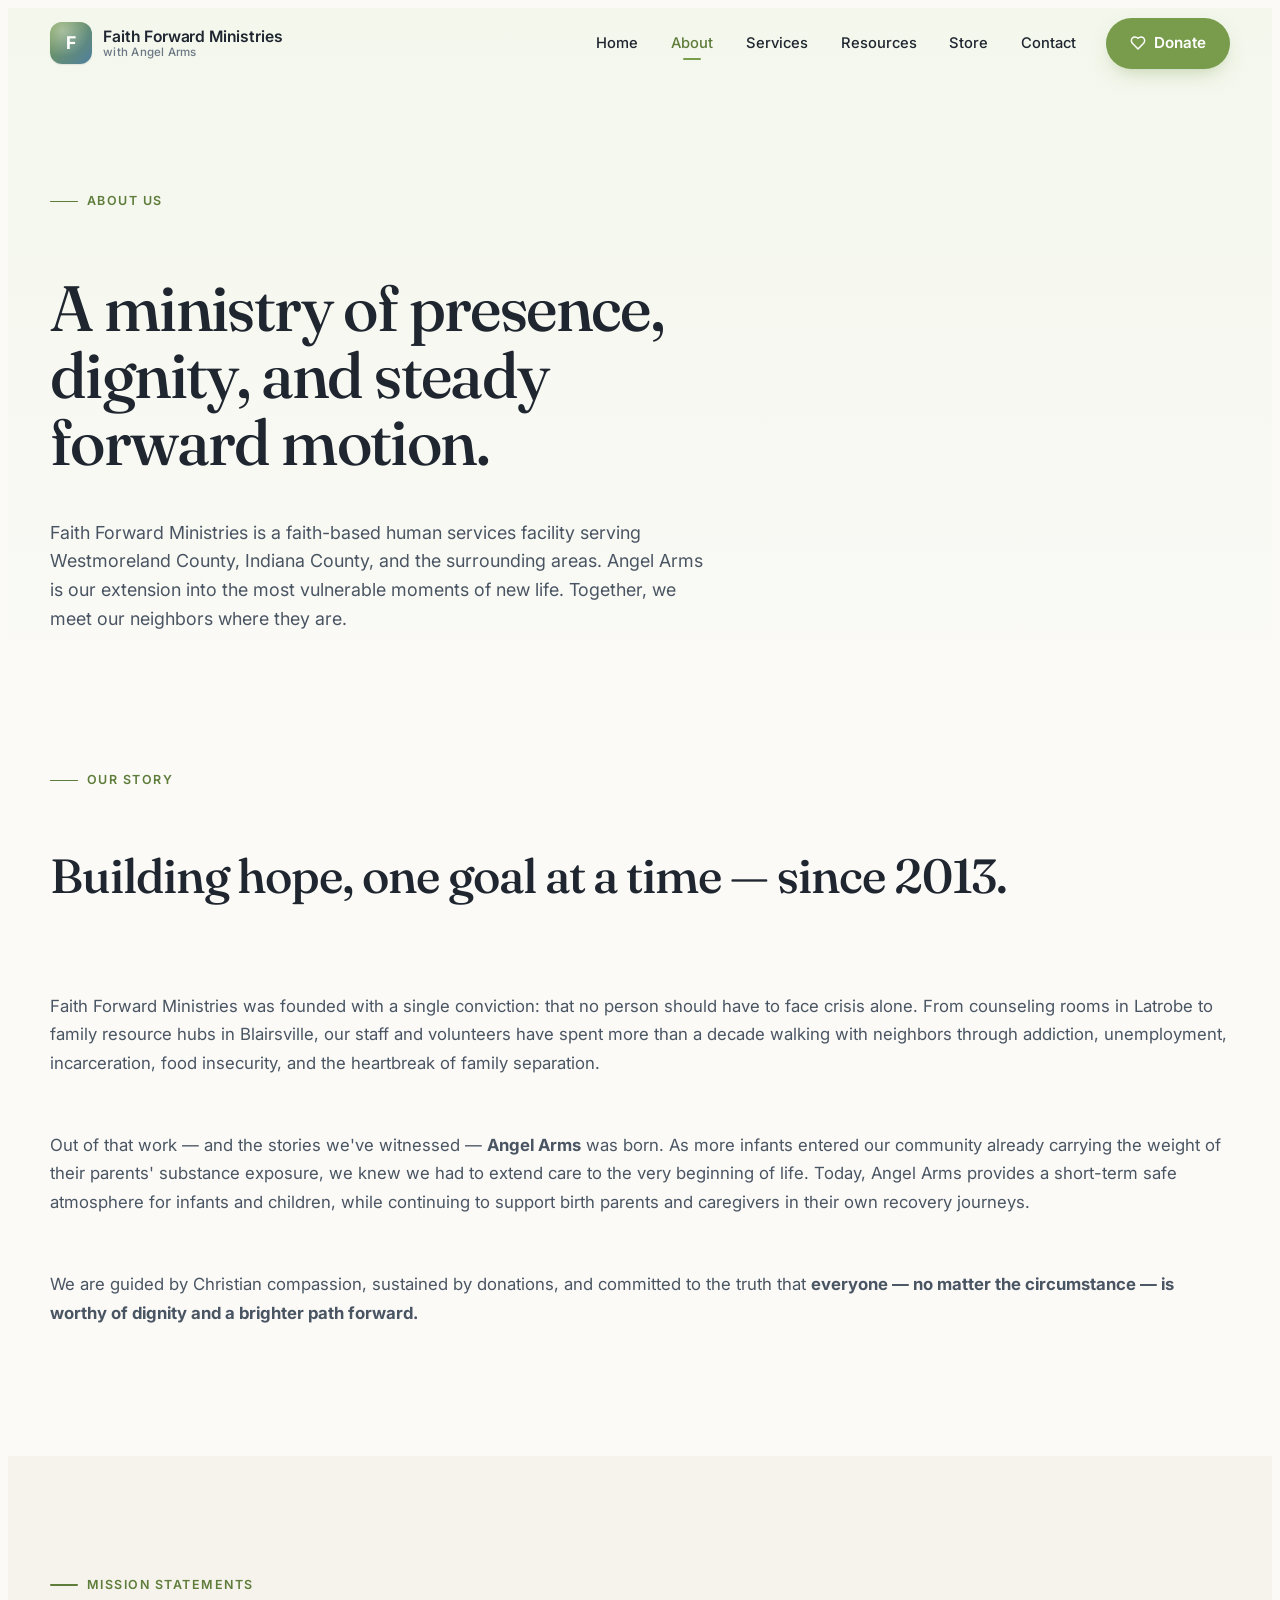
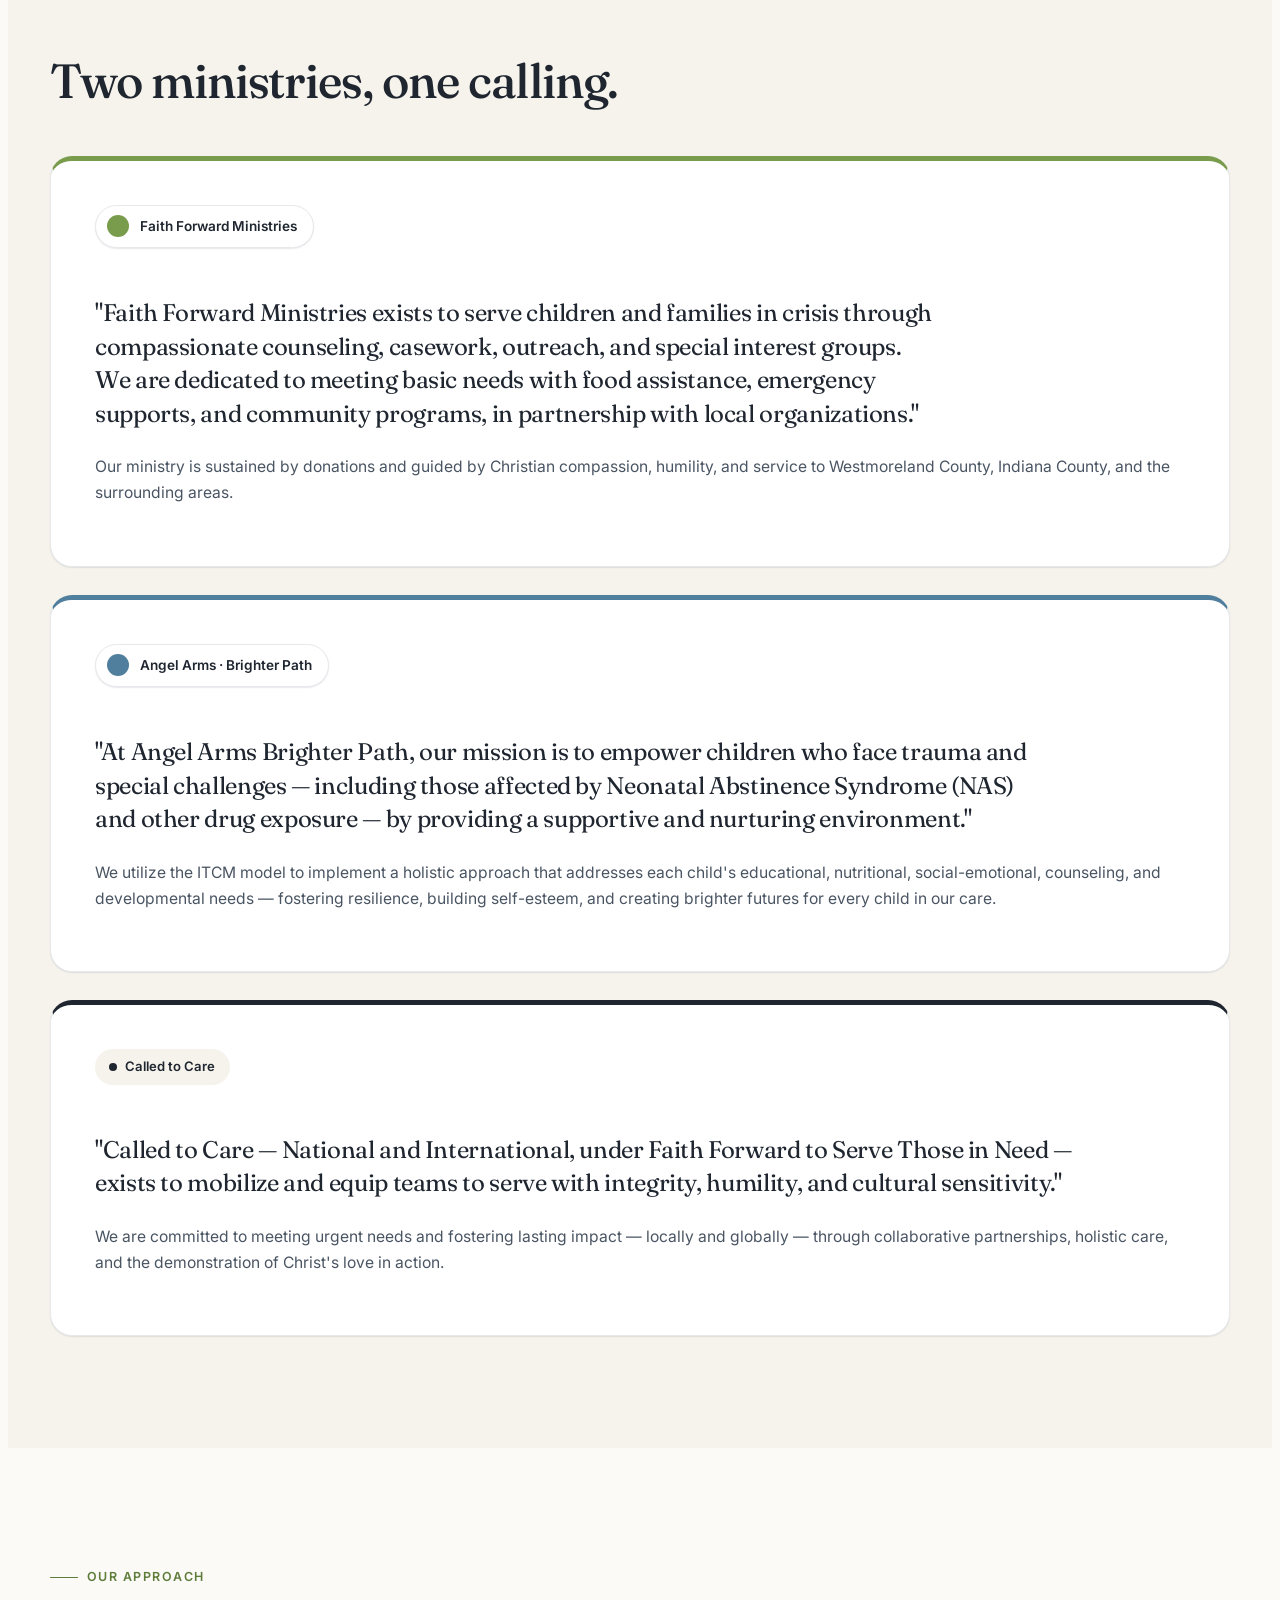
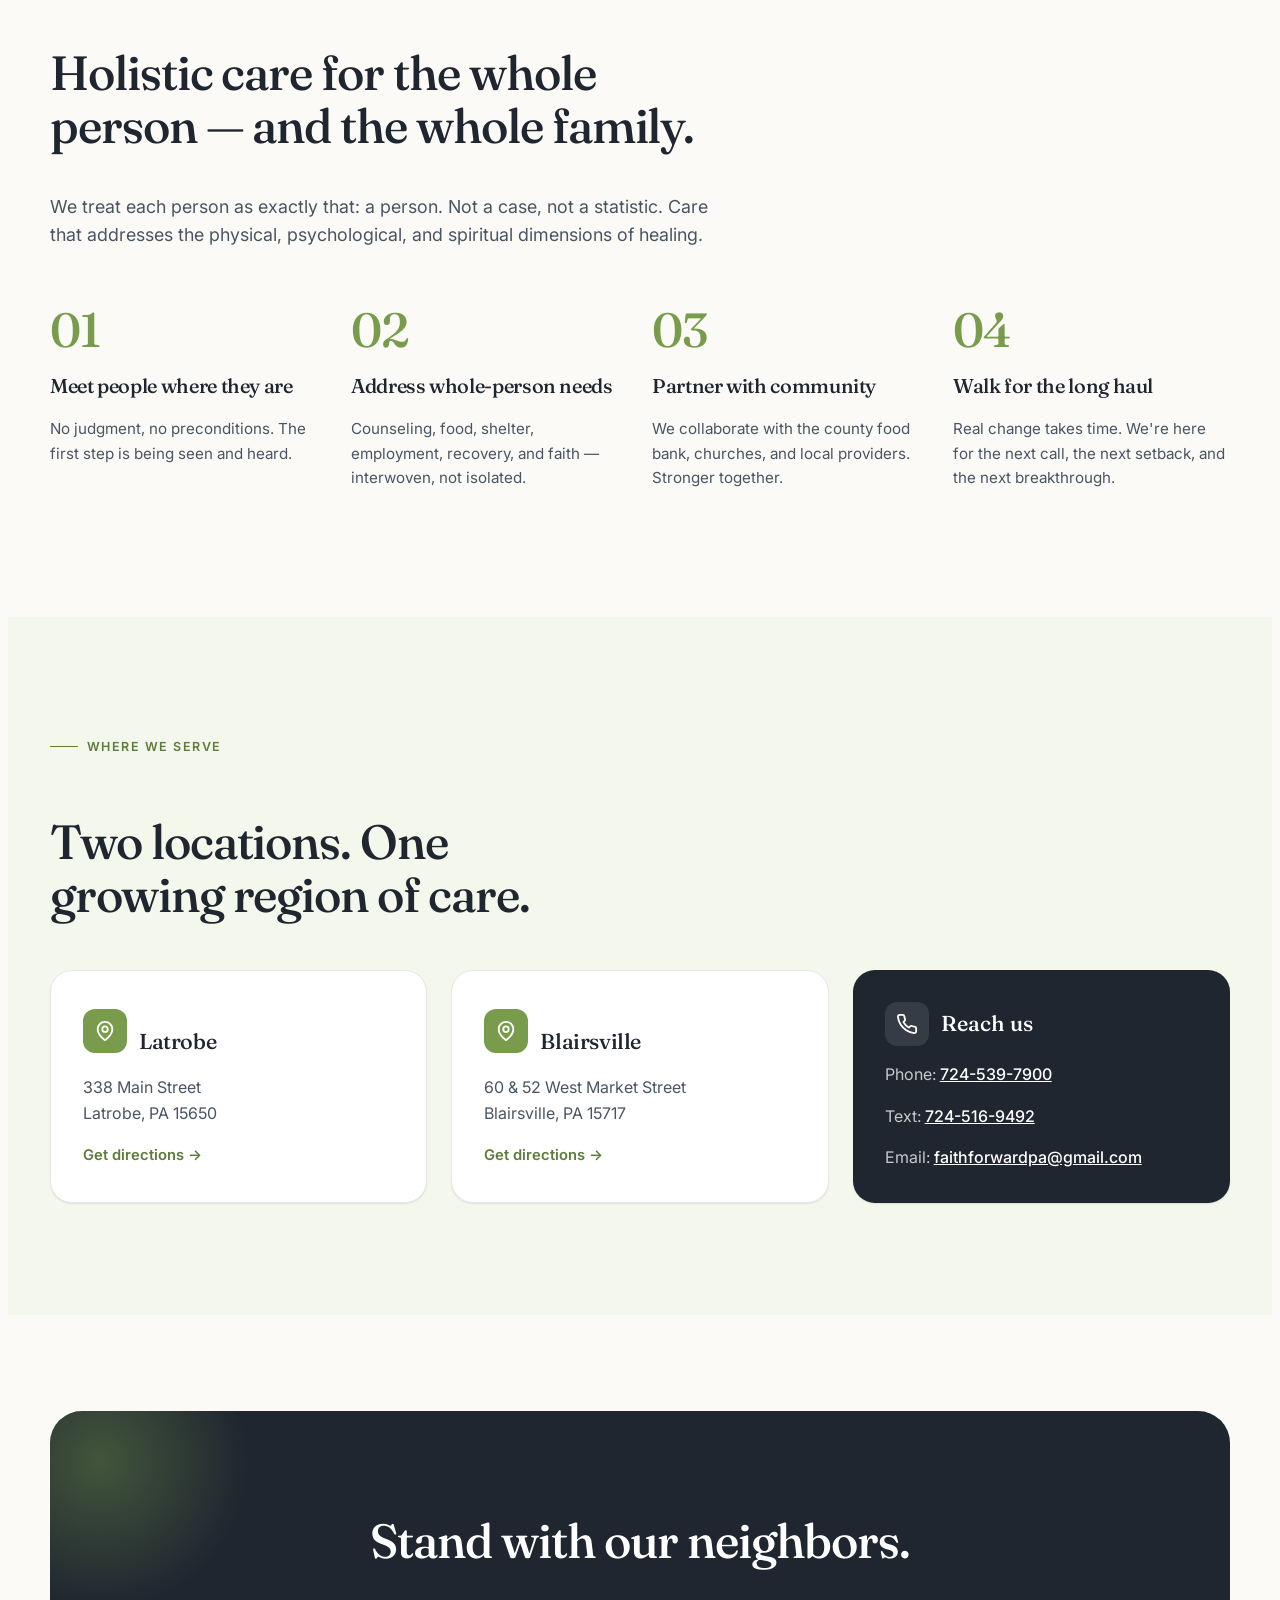
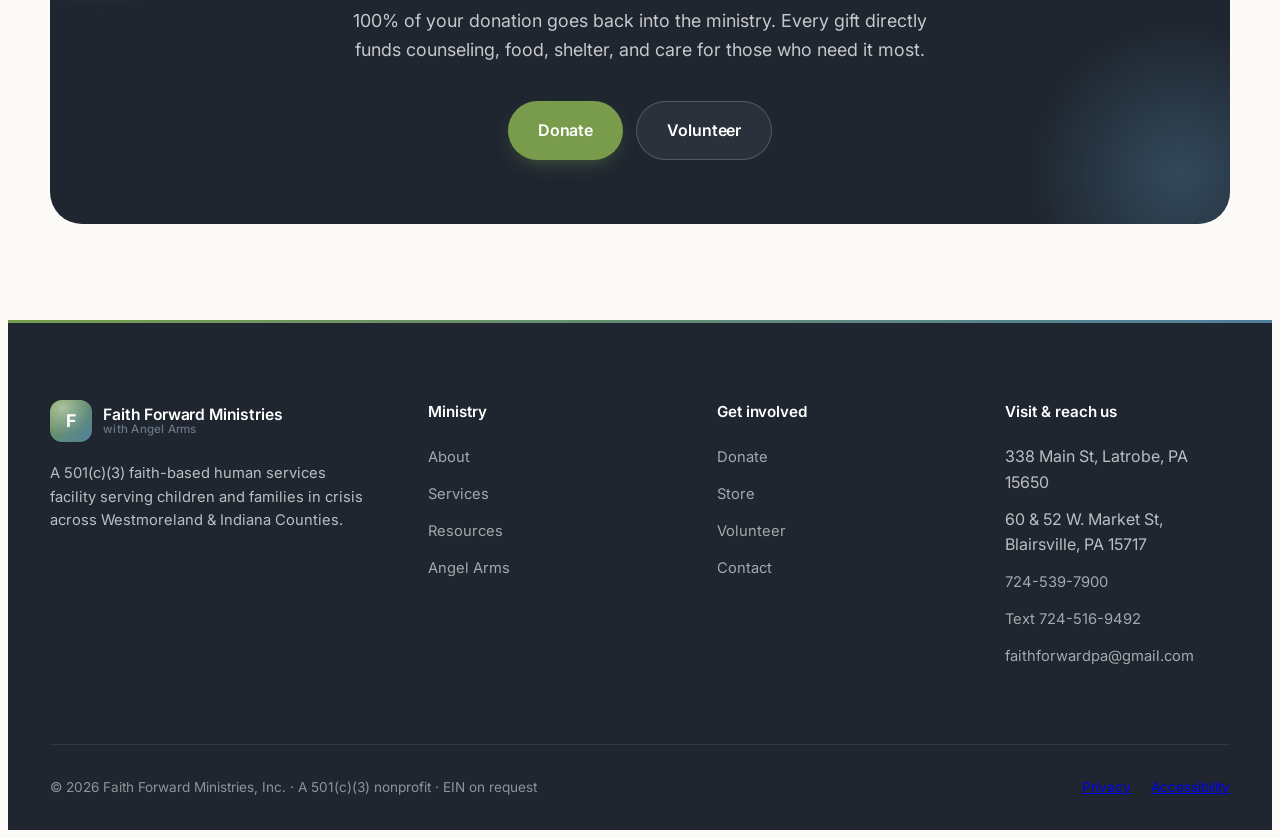
==== about.html @ 0360c8ef "Initial site for Faith Forward Ministries & Angel Arms 7-page static site with shared design system," ====
<!DOCTYPE html>
<html lang="en">
<head>
  <meta charset="UTF-8" />
  <meta name="viewport" content="width=device-width, initial-scale=1.0" />
  <title>About — Faith Forward Ministries &amp; Angel Arms</title>
  <meta name="description" content="Learn the story and mission of Faith Forward Ministries and Angel Arms — a faith-based nonprofit serving Westmoreland and Indiana Counties since 2013." />
  <meta name="theme-color" content="#789c4c" />

  <link rel="preconnect" href="https://fonts.googleapis.com" />
  <link rel="preconnect" href="https://fonts.gstatic.com" crossorigin />
  <link href="https://fonts.googleapis.com/css2?family=Fraunces:opsz,wght@9..144,400;9..144,500;9..144,600&family=Inter:wght@400;500;600;700&display=swap" rel="stylesheet" />

  <link rel="stylesheet" href="assets/css/styles.css" />
  <link rel="icon" type="image/svg+xml" href="data:image/svg+xml,%3Csvg xmlns='http://www.w3.org/2000/svg' viewBox='0 0 100 100'%3E%3Crect width='100' height='100' rx='22' fill='url(%23g)'/%3E%3Cdefs%3E%3ClinearGradient id='g' x1='0' y1='0' x2='100' y2='100'%3E%3Cstop stop-color='%23789c4c'/%3E%3Cstop offset='1' stop-color='%23507f9d'/%3E%3C/linearGradient%3E%3C/defs%3E%3Ctext x='50' y='66' text-anchor='middle' font-family='Georgia' font-size='52' font-weight='600' fill='white'%3EF%3C/text%3E%3C/svg%3E" />
</head>
<body>

  <nav class="site-nav" aria-label="Primary">
    <div class="container-tight site-nav__inner">
      <a href="index.html" class="site-nav__brand">
        <div class="site-nav__brand-mark" aria-hidden="true">F</div>
        <div class="site-nav__brand-text">
          <span class="site-nav__brand-name">Faith Forward Ministries</span>
          <span class="site-nav__brand-sub">with Angel Arms</span>
        </div>
      </a>
      <div class="site-nav__menu">
        <a class="site-nav__link" href="index.html">Home</a>
        <a class="site-nav__link active" href="about.html">About</a>
        <a class="site-nav__link" href="services.html">Services</a>
        <a class="site-nav__link" href="resources.html">Resources</a>
        <a class="site-nav__link" href="store.html">Store</a>
        <a class="site-nav__link" href="contact.html">Contact</a>
        <a class="btn btn--primary site-nav__cta" href="donate.html">
          <svg width="16" height="16" viewBox="0 0 24 24" fill="none" stroke="currentColor" stroke-width="2.2" stroke-linecap="round" stroke-linejoin="round"><path d="M19 14c1.49-1.46 3-3.21 3-5.5A5.5 5.5 0 0 0 16.5 3c-1.76 0-3 .5-4.5 2-1.5-1.5-2.74-2-4.5-2A5.5 5.5 0 0 0 2 8.5c0 2.29 1.51 4.04 3 5.5l7 7Z"/></svg>
          Donate
        </a>
      </div>
      <button class="site-nav__toggle" aria-label="Open menu" data-menu-open>
        <svg width="20" height="20" viewBox="0 0 24 24" fill="none" stroke="currentColor" stroke-width="2" stroke-linecap="round"><line x1="3" y1="6" x2="21" y2="6"/><line x1="3" y1="12" x2="21" y2="12"/><line x1="3" y1="18" x2="21" y2="18"/></svg>
      </button>
    </div>
  </nav>

  <div class="mobile-menu" aria-hidden="true">
    <button class="mobile-menu__close" aria-label="Close menu" data-menu-close>
      <svg width="20" height="20" viewBox="0 0 24 24" fill="none" stroke="currentColor" stroke-width="2" stroke-linecap="round"><line x1="18" y1="6" x2="6" y2="18"/><line x1="6" y1="6" x2="18" y2="18"/></svg>
    </button>
    <a class="mobile-menu__link" href="index.html">Home</a>
    <a class="mobile-menu__link" href="about.html">About</a>
    <a class="mobile-menu__link" href="services.html">Services</a>
    <a class="mobile-menu__link" href="resources.html">Resources</a>
    <a class="mobile-menu__link" href="store.html">Store</a>
    <a class="mobile-menu__link" href="contact.html">Contact</a>
    <a class="mobile-menu__link" href="donate.html" style="color: var(--ff-primary-dark);">Donate →</a>
  </div>

  <!-- ============ PAGE HEADER ============ -->
  <header class="page-header page-header--ff">
    <div class="container-tight">
      <div class="reveal" style="max-width: 760px;">
        <div class="eyebrow">About us</div>
        <h1 class="heading-1 text-balance">A ministry of presence, dignity, and steady forward motion.</h1>
        <p class="lede" style="margin-top: 1.5rem;">
          Faith Forward Ministries is a faith-based human services facility serving Westmoreland County, Indiana County, and the surrounding areas. Angel Arms is our extension into the most vulnerable moments of new life. Together, we meet our neighbors where they are.
        </p>
      </div>
    </div>
  </header>

  <!-- ============ STORY ============ -->
  <section class="section" style="padding-top: 2rem;">
    <div class="container-tight">
      <div style="display: grid; gap: 4rem; grid-template-columns: 1fr; align-items: start;">

        <div class="reveal" style="display: grid; gap: 3rem; grid-template-columns: 1fr; align-items: start;">
          <div style="display: grid; gap: 3rem;">

            <div style="display: grid; gap: 2rem; grid-template-columns: 1fr;">
              <div>
                <div class="eyebrow">Our story</div>
                <h2 class="heading-2 text-balance">Building hope, one goal at a time — since 2013.</h2>
              </div>
              <div style="display: grid; gap: 1.25rem;">
                <p style="color: var(--slate); font-size: 1.05rem; line-height: 1.7;">
                  Faith Forward Ministries was founded with a single conviction: that no person should have to face crisis alone. From counseling rooms in Latrobe to family resource hubs in Blairsville, our staff and volunteers have spent more than a decade walking with neighbors through addiction, unemployment, incarceration, food insecurity, and the heartbreak of family separation.
                </p>
                <p style="color: var(--slate); font-size: 1.05rem; line-height: 1.7;">
                  Out of that work — and the stories we've witnessed — <strong>Angel Arms</strong> was born. As more infants entered our community already carrying the weight of their parents' substance exposure, we knew we had to extend care to the very beginning of life. Today, Angel Arms provides a short-term safe atmosphere for infants and children, while continuing to support birth parents and caregivers in their own recovery journeys.
                </p>
                <p style="color: var(--slate); font-size: 1.05rem; line-height: 1.7;">
                  We are guided by Christian compassion, sustained by donations, and committed to the truth that <strong>everyone — no matter the circumstance — is worthy of dignity and a brighter path forward.</strong>
                </p>
              </div>
            </div>
          </div>
        </div>

      </div>
    </div>
  </section>

  <!-- ============ TWO MISSION STATEMENTS ============ -->
  <section class="section" style="background: var(--bg-warm);">
    <div class="container-tight">
      <div class="reveal" style="margin-bottom: 3rem; max-width: 720px;">
        <div class="eyebrow">Mission statements</div>
        <h2 class="heading-2 text-balance">Two ministries, one calling.</h2>
      </div>

      <div style="display: grid; gap: 1.75rem; grid-template-columns: 1fr;" class="reveal-stagger">

        <article class="card" style="padding: 2.75rem; border-top: 5px solid var(--ff-primary);">
          <div class="lockup" style="margin-bottom: 1.5rem;">
            <span class="lockup__dot lockup__dot--ff"></span>
            Faith Forward Ministries
          </div>
          <p class="quote" style="font-size: 1.5rem; line-height: 1.4;">
            "Faith Forward Ministries exists to serve children and families in crisis through compassionate counseling, casework, outreach, and special interest groups. We are dedicated to meeting basic needs with food assistance, emergency supports, and community programs, in partnership with local organizations."
          </p>
          <p style="margin-top: 1.5rem; color: var(--slate); font-size: 0.98rem; line-height: 1.65;">
            Our ministry is sustained by donations and guided by Christian compassion, humility, and service to Westmoreland County, Indiana County, and the surrounding areas.
          </p>
        </article>

        <article class="card" style="padding: 2.75rem; border-top: 5px solid var(--aa-primary);">
          <div class="lockup" style="margin-bottom: 1.5rem;">
            <span class="lockup__dot lockup__dot--aa"></span>
            Angel Arms · Brighter Path
          </div>
          <p class="quote" style="font-size: 1.5rem; line-height: 1.4;">
            "At Angel Arms Brighter Path, our mission is to empower children who face trauma and special challenges — including those affected by Neonatal Abstinence Syndrome (NAS) and other drug exposure — by providing a supportive and nurturing environment."
          </p>
          <p style="margin-top: 1.5rem; color: var(--slate); font-size: 0.98rem; line-height: 1.65;">
            We utilize the ITCM model to implement a holistic approach that addresses each child's educational, nutritional, social-emotional, counseling, and developmental needs — fostering resilience, building self-esteem, and creating brighter futures for every child in our care.
          </p>
        </article>

        <article class="card" style="padding: 2.75rem; border-top: 5px solid var(--charcoal);">
          <div style="display: inline-flex; align-items: center; gap: 0.5rem; padding: 0.45rem 0.9rem; background: var(--bg-warm); border-radius: 999px; font-size: 0.82rem; font-weight: 600; color: var(--charcoal); margin-bottom: 1.5rem;">
            <span style="width: 8px; height: 8px; border-radius: 50%; background: var(--charcoal);"></span>
            Called to Care
          </div>
          <p class="quote" style="font-size: 1.5rem; line-height: 1.4;">
            "Called to Care — National and International, under Faith Forward to Serve Those in Need — exists to mobilize and equip teams to serve with integrity, humility, and cultural sensitivity."
          </p>
          <p style="margin-top: 1.5rem; color: var(--slate); font-size: 0.98rem; line-height: 1.65;">
            We are committed to meeting urgent needs and fostering lasting impact — locally and globally — through collaborative partnerships, holistic care, and the demonstration of Christ's love in action.
          </p>
        </article>

      </div>
    </div>
  </section>

  <!-- ============ APPROACH ============ -->
  <section class="section">
    <div class="container-tight">
      <div class="reveal" style="max-width: 720px; margin-bottom: 3.5rem;">
        <div class="eyebrow">Our approach</div>
        <h2 class="heading-2 text-balance">Holistic care for the whole person — and the whole family.</h2>
        <p class="lede" style="margin-top: 1.25rem;">
          We treat each person as exactly that: a person. Not a case, not a statistic. Care that addresses the physical, psychological, and spiritual dimensions of healing.
        </p>
      </div>

      <div style="display: grid; gap: 1.5rem; grid-template-columns: repeat(auto-fit, minmax(240px, 1fr));" class="reveal-stagger">
        <div>
          <div style="font-family: 'Fraunces', serif; font-size: 3rem; font-weight: 500; color: var(--ff-primary); letter-spacing: -0.03em; line-height: 1;">01</div>
          <h3 style="font-family: 'Fraunces', serif; font-size: 1.25rem; margin-top: 1rem; margin-bottom: 0.5rem; font-weight: 500; letter-spacing: -0.018em;">Meet people where they are</h3>
          <p style="color: var(--slate); font-size: 0.95rem; line-height: 1.6;">No judgment, no preconditions. The first step is being seen and heard.</p>
        </div>
        <div>
          <div style="font-family: 'Fraunces', serif; font-size: 3rem; font-weight: 500; color: var(--ff-primary); letter-spacing: -0.03em; line-height: 1;">02</div>
          <h3 style="font-family: 'Fraunces', serif; font-size: 1.25rem; margin-top: 1rem; margin-bottom: 0.5rem; font-weight: 500; letter-spacing: -0.018em;">Address whole-person needs</h3>
          <p style="color: var(--slate); font-size: 0.95rem; line-height: 1.6;">Counseling, food, shelter, employment, recovery, and faith — interwoven, not isolated.</p>
        </div>
        <div>
          <div style="font-family: 'Fraunces', serif; font-size: 3rem; font-weight: 500; color: var(--ff-primary); letter-spacing: -0.03em; line-height: 1;">03</div>
          <h3 style="font-family: 'Fraunces', serif; font-size: 1.25rem; margin-top: 1rem; margin-bottom: 0.5rem; font-weight: 500; letter-spacing: -0.018em;">Partner with community</h3>
          <p style="color: var(--slate); font-size: 0.95rem; line-height: 1.6;">We collaborate with the county food bank, churches, and local providers. Stronger together.</p>
        </div>
        <div>
          <div style="font-family: 'Fraunces', serif; font-size: 3rem; font-weight: 500; color: var(--ff-primary); letter-spacing: -0.03em; line-height: 1;">04</div>
          <h3 style="font-family: 'Fraunces', serif; font-size: 1.25rem; margin-top: 1rem; margin-bottom: 0.5rem; font-weight: 500; letter-spacing: -0.018em;">Walk for the long haul</h3>
          <p style="color: var(--slate); font-size: 0.95rem; line-height: 1.6;">Real change takes time. We're here for the next call, the next setback, and the next breakthrough.</p>
        </div>
      </div>
    </div>
  </section>

  <!-- ============ LOCATIONS ============ -->
  <section class="section" style="background: var(--ff-primary-tint);">
    <div class="container-tight">
      <div class="reveal" style="margin-bottom: 3rem; max-width: 620px;">
        <div class="eyebrow">Where we serve</div>
        <h2 class="heading-2 text-balance">Two locations. One growing region of care.</h2>
      </div>

      <div style="display: grid; gap: 1.5rem; grid-template-columns: repeat(auto-fit, minmax(280px, 1fr));" class="reveal-stagger">

        <article class="card" style="padding: 2rem;">
          <div style="display: flex; align-items: center; gap: 0.75rem; margin-bottom: 1rem;">
            <div style="width: 44px; height: 44px; border-radius: 12px; background: var(--ff-primary); color: white; display: grid; place-items: center;">
              <svg width="22" height="22" viewBox="0 0 24 24" fill="none" stroke="currentColor" stroke-width="2" stroke-linecap="round" stroke-linejoin="round"><path d="M20 10c0 6-8 12-8 12s-8-6-8-12a8 8 0 0 1 16 0Z"/><circle cx="12" cy="10" r="3"/></svg>
            </div>
            <h3 class="card__title" style="margin-bottom: 0;">Latrobe</h3>
          </div>
          <p style="color: var(--slate); margin-bottom: 1rem;">338 Main Street<br />Latrobe, PA 15650</p>
          <a href="contact.html" style="color: var(--ff-primary-dark); font-weight: 600; font-size: 0.92rem; text-decoration: none;">Get directions →</a>
        </article>

        <article class="card" style="padding: 2rem;">
          <div style="display: flex; align-items: center; gap: 0.75rem; margin-bottom: 1rem;">
            <div style="width: 44px; height: 44px; border-radius: 12px; background: var(--ff-primary); color: white; display: grid; place-items: center;">
              <svg width="22" height="22" viewBox="0 0 24 24" fill="none" stroke="currentColor" stroke-width="2" stroke-linecap="round" stroke-linejoin="round"><path d="M20 10c0 6-8 12-8 12s-8-6-8-12a8 8 0 0 1 16 0Z"/><circle cx="12" cy="10" r="3"/></svg>
            </div>
            <h3 class="card__title" style="margin-bottom: 0;">Blairsville</h3>
          </div>
          <p style="color: var(--slate); margin-bottom: 1rem;">60 &amp; 52 West Market Street<br />Blairsville, PA 15717</p>
          <a href="contact.html" style="color: var(--ff-primary-dark); font-weight: 600; font-size: 0.92rem; text-decoration: none;">Get directions →</a>
        </article>

        <article class="card" style="padding: 2rem; background: var(--charcoal); color: white; border: none;">
          <div style="display: flex; align-items: center; gap: 0.75rem; margin-bottom: 1rem;">
            <div style="width: 44px; height: 44px; border-radius: 12px; background: rgba(255,255,255,0.1); color: white; display: grid; place-items: center;">
              <svg width="22" height="22" viewBox="0 0 24 24" fill="none" stroke="currentColor" stroke-width="2" stroke-linecap="round" stroke-linejoin="round"><path d="M22 16.92v3a2 2 0 0 1-2.18 2 19.79 19.79 0 0 1-8.63-3.07 19.5 19.5 0 0 1-6-6 19.79 19.79 0 0 1-3.07-8.67A2 2 0 0 1 4.11 2h3a2 2 0 0 1 2 1.72c.13.96.37 1.9.72 2.81a2 2 0 0 1-.45 2.11L8.09 9.91a16 16 0 0 0 6 6l1.27-1.27a2 2 0 0 1 2.11-.45c.91.35 1.85.59 2.81.72A2 2 0 0 1 22 16.92Z"/></svg>
            </div>
            <h3 style="font-family: 'Fraunces', serif; font-size: 1.35rem; margin: 0; font-weight: 500; color: white;">Reach us</h3>
          </div>
          <p style="color: rgba(255,255,255,0.75); margin-bottom: 0.75rem;">Phone: <a href="tel:7245397900" style="color: white; font-weight: 500;">724-539-7900</a></p>
          <p style="color: rgba(255,255,255,0.75); margin-bottom: 0.75rem;">Text: <a href="sms:7245169492" style="color: white; font-weight: 500;">724-516-9492</a></p>
          <p style="color: rgba(255,255,255,0.75); margin-bottom: 0;">Email: <a href="mailto:faithforwardpa@gmail.com" style="color: white; font-weight: 500;">faithforwardpa@gmail.com</a></p>
        </article>

      </div>
    </div>
  </section>

  <!-- ============ CTA ============ -->
  <section class="section" style="padding-block: 6rem;">
    <div class="container-tight">
      <div class="reveal" style="background: var(--charcoal); color: white; border-radius: var(--radius-xl); padding: 4rem 2.5rem; text-align: center; position: relative; overflow: hidden;">
        <div style="position: absolute; top: -100px; left: -100px; width: 300px; height: 300px; border-radius: 50%; background: radial-gradient(circle, rgba(120,156,76,0.4), transparent 70%); pointer-events: none;"></div>
        <div style="position: absolute; bottom: -100px; right: -100px; width: 300px; height: 300px; border-radius: 50%; background: radial-gradient(circle, rgba(80,127,157,0.4), transparent 70%); pointer-events: none;"></div>
        <div style="position: relative; z-index: 2; max-width: 640px; margin: 0 auto;">
          <h2 class="heading-2" style="color: white;">Stand with our neighbors.</h2>
          <p class="lede" style="color: rgba(255,255,255,0.75); margin: 1.25rem auto 0; max-width: 56ch;">
            100% of your donation goes back into the ministry. Every gift directly funds counseling, food, shelter, and care for those who need it most.
          </p>
          <div style="display: flex; gap: 0.85rem; justify-content: center; flex-wrap: wrap; margin-top: 2.25rem;">
            <a class="btn btn--primary btn--lg" href="donate.html">Donate</a>
            <a class="btn btn--ghost btn--lg" style="background: rgba(255,255,255,0.05); color: white; border-color: rgba(255,255,255,0.2);" href="contact.html">Volunteer</a>
          </div>
        </div>
      </div>
    </div>
  </section>

  <!-- ============ FOOTER ============ -->
  <footer class="site-footer">
    <div class="container-tight">
      <div class="site-footer__grid">
        <div>
          <a href="index.html" class="site-nav__brand" style="color: white;">
            <div class="site-nav__brand-mark" aria-hidden="true">F</div>
            <div class="site-nav__brand-text">
              <span class="site-nav__brand-name" style="color: white;">Faith Forward Ministries</span>
              <span class="site-nav__brand-sub">with Angel Arms</span>
            </div>
          </a>
          <p style="margin-top: 1.25rem; font-size: 0.92rem; line-height: 1.6; max-width: 36ch;">
            A 501(c)(3) faith-based human services facility serving children and families in crisis across Westmoreland &amp; Indiana Counties.
          </p>
        </div>
        <div>
          <div class="site-footer__title">Ministry</div>
          <ul class="site-footer__list">
            <li><a href="about.html">About</a></li>
            <li><a href="services.html">Services</a></li>
            <li><a href="resources.html">Resources</a></li>
            <li><a href="services.html#angel-arms">Angel Arms</a></li>
          </ul>
        </div>
        <div>
          <div class="site-footer__title">Get involved</div>
          <ul class="site-footer__list">
            <li><a href="donate.html">Donate</a></li>
            <li><a href="store.html">Store</a></li>
            <li><a href="contact.html">Volunteer</a></li>
            <li><a href="contact.html">Contact</a></li>
          </ul>
        </div>
        <div>
          <div class="site-footer__title">Visit &amp; reach us</div>
          <ul class="site-footer__list">
            <li>338 Main St, Latrobe, PA 15650</li>
            <li>60 &amp; 52 W. Market St, Blairsville, PA 15717</li>
            <li><a href="tel:7245397900">724-539-7900</a></li>
            <li><a href="sms:7245169492">Text 724-516-9492</a></li>
            <li><a href="mailto:faithforwardpa@gmail.com">faithforwardpa@gmail.com</a></li>
          </ul>
        </div>
      </div>
      <div class="site-footer__bottom">
        <div>© <span data-year>2026</span> Faith Forward Ministries, Inc. · A 501(c)(3) nonprofit · EIN on request</div>
        <div style="display: flex; gap: 1.25rem;">
          <a href="#">Privacy</a>
          <a href="#">Accessibility</a>
        </div>
      </div>
    </div>
  </footer>

  <script src="assets/js/main.js"></script>
</body>
</html>
---- assets/css/styles.css ----
/* =========================================================
   Faith Forward Ministries + Angel Arms — Design System
   ========================================================= */

:root {
  /* Brand — Faith Forward */
  --ff-primary: #789c4c;
  --ff-primary-dark: #5e7c3a;
  --ff-primary-light: #a5c178;
  --ff-primary-tint: #f3f7ec;

  /* Brand — Angel Arms */
  --aa-primary: #507f9d;
  --aa-primary-dark: #32647d;
  --aa-primary-light: #87b3cf;
  --aa-primary-tint: #eef5fa;

  /* Neutrals */
  --charcoal: #1f2630;
  --charcoal-soft: #2c3540;
  --slate: #4a5563;
  --slate-soft: #6b7785;
  --line: #e6e8eb;
  --bg: #fbfaf7;
  --bg-warm: #f6f3ec;
  --white: #ffffff;

  /* System */
  --radius-sm: 8px;
  --radius: 14px;
  --radius-lg: 22px;
  --radius-xl: 32px;
  --shadow-sm: 0 1px 2px rgba(20, 30, 45, 0.06), 0 1px 1px rgba(20, 30, 45, 0.04);
  --shadow: 0 12px 30px -12px rgba(20, 30, 45, 0.18), 0 4px 10px -4px rgba(20, 30, 45, 0.08);
  --shadow-lg: 0 30px 60px -20px rgba(20, 30, 45, 0.25), 0 10px 20px -10px rgba(20, 30, 45, 0.1);
  --ease: cubic-bezier(0.22, 1, 0.36, 1);
}

/* ---- Base ---- */
* {
  -webkit-font-smoothing: antialiased;
  -moz-osx-font-smoothing: grayscale;
}

html {
  scroll-behavior: smooth;
}

body {
  font-family: 'Inter', system-ui, -apple-system, sans-serif;
  color: var(--charcoal);
  background: var(--bg);
  line-height: 1.6;
  overflow-x: hidden;
}

.font-display {
  font-family: 'Fraunces', Georgia, serif;
  font-optical-sizing: auto;
  font-variation-settings: "SOFT" 50, "WONK" 0;
  letter-spacing: -0.02em;
}

/* ---- Layout helpers ---- */
.container-tight {
  max-width: 1180px;
  margin-inline: auto;
  padding-inline: 1.5rem;
}

@media (min-width: 768px) {
  .container-tight { padding-inline: 2.5rem; }
}

/* ---- Navigation ---- */
.site-nav {
  position: fixed;
  top: 0;
  left: 0;
  right: 0;
  z-index: 50;
  transition: all 0.3s var(--ease);
  background: rgba(251, 250, 247, 0.0);
  backdrop-filter: blur(0px);
}

.site-nav.scrolled {
  background: rgba(251, 250, 247, 0.85);
  backdrop-filter: saturate(180%) blur(20px);
  box-shadow: 0 1px 0 rgba(20, 30, 45, 0.05);
}

.site-nav__inner {
  display: flex;
  align-items: center;
  justify-content: space-between;
  padding-block: 1.1rem;
}

.site-nav__brand {
  display: flex;
  align-items: center;
  gap: 0.7rem;
  text-decoration: none;
  color: var(--charcoal);
  font-weight: 600;
  letter-spacing: -0.01em;
}

.site-nav__brand-mark {
  width: 42px;
  height: 42px;
  border-radius: 12px;
  background: linear-gradient(135deg, var(--ff-primary) 0%, var(--aa-primary) 100%);
  display: grid;
  place-items: center;
  color: white;
  font-weight: 700;
  font-size: 1.1rem;
  box-shadow: var(--shadow-sm);
  position: relative;
  overflow: hidden;
}

.site-nav__brand-mark::after {
  content: "";
  position: absolute;
  inset: 0;
  background: radial-gradient(circle at 30% 20%, rgba(255,255,255,0.4), transparent 60%);
}

.site-nav__brand-text {
  display: flex;
  flex-direction: column;
  line-height: 1.1;
}

.site-nav__brand-name {
  font-size: 0.98rem;
  font-weight: 600;
}

.site-nav__brand-sub {
  font-size: 0.72rem;
  color: var(--slate-soft);
  font-weight: 500;
  letter-spacing: 0.02em;
}

.site-nav__menu {
  display: none;
  align-items: center;
  gap: 0.25rem;
}

@media (min-width: 1024px) {
  .site-nav__menu { display: flex; }
}

.site-nav__link {
  color: var(--charcoal);
  text-decoration: none;
  font-size: 0.92rem;
  font-weight: 500;
  padding: 0.55rem 0.9rem;
  border-radius: 8px;
  transition: all 0.2s var(--ease);
  position: relative;
}

.site-nav__link:hover {
  background: rgba(120, 156, 76, 0.08);
  color: var(--ff-primary-dark);
}

.site-nav__link.active {
  color: var(--ff-primary-dark);
}

.site-nav__link.active::after {
  content: "";
  position: absolute;
  bottom: 4px;
  left: 50%;
  transform: translateX(-50%);
  width: 18px;
  height: 2px;
  border-radius: 2px;
  background: var(--ff-primary);
}

.site-nav__cta {
  margin-left: 0.75rem;
}

.site-nav__toggle {
  display: grid;
  place-items: center;
  width: 42px;
  height: 42px;
  border-radius: 10px;
  background: var(--white);
  border: 1px solid var(--line);
  cursor: pointer;
}

@media (min-width: 1024px) {
  .site-nav__toggle { display: none; }
}

/* Mobile menu */
.mobile-menu {
  position: fixed;
  inset: 0;
  background: var(--bg);
  z-index: 60;
  padding: 5rem 1.5rem 2rem;
  transform: translateX(100%);
  transition: transform 0.4s var(--ease);
  overflow-y: auto;
}

.mobile-menu.open {
  transform: translateX(0);
}

.mobile-menu__close {
  position: absolute;
  top: 1.1rem;
  right: 1.5rem;
  width: 42px;
  height: 42px;
  border-radius: 10px;
  background: var(--white);
  border: 1px solid var(--line);
  display: grid;
  place-items: center;
  cursor: pointer;
}

.mobile-menu__link {
  display: block;
  padding: 1rem 0;
  font-family: 'Fraunces', serif;
  font-size: 1.6rem;
  color: var(--charcoal);
  text-decoration: none;
  border-bottom: 1px solid var(--line);
  letter-spacing: -0.02em;
}

/* ---- Buttons ---- */
.btn {
  display: inline-flex;
  align-items: center;
  justify-content: center;
  gap: 0.5rem;
  padding: 0.85rem 1.5rem;
  border-radius: 999px;
  font-weight: 600;
  font-size: 0.95rem;
  text-decoration: none;
  transition: all 0.25s var(--ease);
  cursor: pointer;
  border: none;
  white-space: nowrap;
  letter-spacing: -0.005em;
}

.btn--primary {
  background: var(--ff-primary);
  color: white;
  box-shadow: 0 8px 20px -8px rgba(120, 156, 76, 0.5);
}

.btn--primary:hover {
  background: var(--ff-primary-dark);
  transform: translateY(-1px);
  box-shadow: 0 12px 24px -8px rgba(120, 156, 76, 0.6);
}

.btn--aa {
  background: var(--aa-primary);
  color: white;
  box-shadow: 0 8px 20px -8px rgba(80, 127, 157, 0.5);
}

.btn--aa:hover {
  background: var(--aa-primary-dark);
  transform: translateY(-1px);
}

.btn--ghost {
  background: transparent;
  color: var(--charcoal);
  border: 1px solid var(--line);
}

.btn--ghost:hover {
  background: var(--white);
  border-color: var(--charcoal);
}

.btn--dark {
  background: var(--charcoal);
  color: white;
}

.btn--dark:hover {
  background: var(--charcoal-soft);
}

.btn--lg {
  padding: 1rem 1.85rem;
  font-size: 1rem;
}

/* ---- Section primitives ---- */
.section {
  padding-block: 5rem;
}

@media (min-width: 768px) {
  .section { padding-block: 7rem; }
}

.eyebrow {
  display: inline-flex;
  align-items: center;
  gap: 0.55rem;
  font-size: 0.78rem;
  font-weight: 600;
  text-transform: uppercase;
  letter-spacing: 0.12em;
  color: var(--ff-primary-dark);
  margin-bottom: 1.25rem;
}

.eyebrow--aa {
  color: var(--aa-primary-dark);
}

.eyebrow::before {
  content: "";
  width: 28px;
  height: 1.5px;
  background: currentColor;
  border-radius: 2px;
}

.heading-1 {
  font-family: 'Fraunces', serif;
  font-size: clamp(2.4rem, 5vw, 4.2rem);
  font-weight: 500;
  line-height: 1.05;
  letter-spacing: -0.025em;
  color: var(--charcoal);
}

.heading-2 {
  font-family: 'Fraunces', serif;
  font-size: clamp(2rem, 3.8vw, 3rem);
  font-weight: 500;
  line-height: 1.1;
  letter-spacing: -0.022em;
  color: var(--charcoal);
}

.heading-3 {
  font-family: 'Fraunces', serif;
  font-size: clamp(1.4rem, 2vw, 1.8rem);
  font-weight: 500;
  line-height: 1.2;
  letter-spacing: -0.02em;
  color: var(--charcoal);
}

.lede {
  font-size: clamp(1.05rem, 1.4vw, 1.2rem);
  color: var(--slate);
  line-height: 1.6;
  max-width: 60ch;
}

/* ---- Hero ---- */
.hero {
  position: relative;
  padding: 10rem 0 5rem;
  overflow: hidden;
}

.hero::before {
  content: "";
  position: absolute;
  top: -10%;
  right: -20%;
  width: 70%;
  height: 110%;
  background: radial-gradient(circle, rgba(120,156,76,0.12) 0%, transparent 60%);
  pointer-events: none;
}

.hero::after {
  content: "";
  position: absolute;
  bottom: -30%;
  left: -10%;
  width: 60%;
  height: 80%;
  background: radial-gradient(circle, rgba(80,127,157,0.1) 0%, transparent 60%);
  pointer-events: none;
}

@media (min-width: 768px) {
  .hero { padding: 12rem 0 7rem; }
}

.hero__grid {
  position: relative;
  z-index: 2;
  display: grid;
  gap: 3rem;
  align-items: center;
}

@media (min-width: 1024px) {
  .hero__grid {
    grid-template-columns: 1.1fr 1fr;
    gap: 4rem;
  }
}

.hero__visual {
  position: relative;
  aspect-ratio: 4/5;
  border-radius: var(--radius-xl);
  overflow: hidden;
  background: linear-gradient(135deg, var(--ff-primary-tint) 0%, var(--aa-primary-tint) 100%);
  box-shadow: var(--shadow-lg);
}

.hero__visual-img {
  width: 100%;
  height: 100%;
  object-fit: cover;
}

.hero__badge {
  position: absolute;
  background: white;
  padding: 1rem 1.25rem;
  border-radius: var(--radius);
  box-shadow: var(--shadow);
  display: flex;
  align-items: center;
  gap: 0.85rem;
}

.hero__badge--tl {
  top: 1.5rem;
  left: 1.5rem;
}

.hero__badge--br {
  bottom: 1.5rem;
  right: 1.5rem;
}

.hero__badge-icon {
  width: 38px;
  height: 38px;
  border-radius: 10px;
  display: grid;
  place-items: center;
  flex-shrink: 0;
}

.hero__badge-label {
  font-size: 0.7rem;
  color: var(--slate-soft);
  text-transform: uppercase;
  letter-spacing: 0.06em;
  font-weight: 600;
}

.hero__badge-value {
  font-family: 'Fraunces', serif;
  font-size: 1.15rem;
  font-weight: 600;
  letter-spacing: -0.01em;
  line-height: 1.1;
}

/* ---- Cards ---- */
.card {
  background: white;
  border-radius: var(--radius-lg);
  padding: 2rem;
  box-shadow: var(--shadow-sm);
  border: 1px solid var(--line);
  transition: all 0.3s var(--ease);
}

.card:hover {
  transform: translateY(-4px);
  box-shadow: var(--shadow);
  border-color: transparent;
}

.card__icon {
  width: 52px;
  height: 52px;
  border-radius: 14px;
  display: grid;
  place-items: center;
  margin-bottom: 1.5rem;
}

.card__icon--ff {
  background: var(--ff-primary-tint);
  color: var(--ff-primary-dark);
}

.card__icon--aa {
  background: var(--aa-primary-tint);
  color: var(--aa-primary-dark);
}

.card__title {
  font-family: 'Fraunces', serif;
  font-size: 1.35rem;
  font-weight: 500;
  letter-spacing: -0.018em;
  margin-bottom: 0.75rem;
  color: var(--charcoal);
}

.card__body {
  color: var(--slate);
  font-size: 0.95rem;
  line-height: 1.65;
}

/* ---- Feature band ---- */
.feature-band {
  background: var(--charcoal);
  color: white;
  position: relative;
  overflow: hidden;
}

.feature-band::before {
  content: "";
  position: absolute;
  top: -50%;
  right: -10%;
  width: 60%;
  height: 200%;
  background: radial-gradient(ellipse at center, rgba(80,127,157,0.25) 0%, transparent 50%);
  pointer-events: none;
}

.feature-band::after {
  content: "";
  position: absolute;
  bottom: -50%;
  left: -10%;
  width: 60%;
  height: 200%;
  background: radial-gradient(ellipse at center, rgba(120,156,76,0.18) 0%, transparent 50%);
  pointer-events: none;
}

.feature-band .heading-2 { color: white; }
.feature-band .lede { color: rgba(255,255,255,0.75); }

/* ---- Stats ---- */
.stats {
  display: grid;
  grid-template-columns: repeat(2, 1fr);
  gap: 1.5rem;
}

@media (min-width: 768px) {
  .stats {
    grid-template-columns: repeat(4, 1fr);
    gap: 2.5rem;
  }
}

.stat__number {
  font-family: 'Fraunces', serif;
  font-size: clamp(2.2rem, 4vw, 3.4rem);
  font-weight: 500;
  letter-spacing: -0.03em;
  line-height: 1;
  color: var(--ff-primary-light);
  margin-bottom: 0.5rem;
}

.stat__label {
  color: rgba(255,255,255,0.7);
  font-size: 0.92rem;
  line-height: 1.4;
}

/* ---- Footer ---- */
.site-footer {
  background: var(--charcoal);
  color: rgba(255,255,255,0.7);
  padding: 5rem 0 2rem;
  position: relative;
  overflow: hidden;
}

.site-footer::before {
  content: "";
  position: absolute;
  top: 0;
  left: 0;
  right: 0;
  height: 3px;
  background: linear-gradient(90deg, var(--ff-primary) 0%, var(--aa-primary) 100%);
}

.site-footer__grid {
  display: grid;
  gap: 3rem;
  margin-bottom: 4rem;
}

@media (min-width: 768px) {
  .site-footer__grid {
    grid-template-columns: 1.4fr 1fr 1fr 1fr;
    gap: 4rem;
  }
}

.site-footer__title {
  color: white;
  font-weight: 600;
  font-size: 0.95rem;
  margin-bottom: 1.25rem;
  letter-spacing: -0.005em;
}

.site-footer__list {
  list-style: none;
  padding: 0;
  margin: 0;
}

.site-footer__list li {
  margin-bottom: 0.7rem;
}

.site-footer__list a {
  color: rgba(255,255,255,0.6);
  text-decoration: none;
  font-size: 0.92rem;
  transition: color 0.2s;
}

.site-footer__list a:hover {
  color: white;
}

.site-footer__bottom {
  border-top: 1px solid rgba(255,255,255,0.08);
  padding-top: 2rem;
  display: flex;
  flex-direction: column;
  gap: 1rem;
  font-size: 0.85rem;
  color: rgba(255,255,255,0.5);
}

@media (min-width: 768px) {
  .site-footer__bottom {
    flex-direction: row;
    justify-content: space-between;
    align-items: center;
  }
}

/* ---- Page header (interior pages) ---- */
.page-header {
  padding: 9rem 0 4rem;
  position: relative;
  overflow: hidden;
}

@media (min-width: 768px) {
  .page-header { padding: 11rem 0 5rem; }
}

.page-header--ff {
  background: linear-gradient(180deg, var(--ff-primary-tint) 0%, var(--bg) 100%);
}

.page-header--aa {
  background: linear-gradient(180deg, var(--aa-primary-tint) 0%, var(--bg) 100%);
}

.page-header--warm {
  background: linear-gradient(180deg, var(--bg-warm) 0%, var(--bg) 100%);
}

/* ---- Forms ---- */
.field {
  display: flex;
  flex-direction: column;
  gap: 0.5rem;
}

.field__label {
  font-size: 0.85rem;
  font-weight: 600;
  color: var(--charcoal);
}

.field__input,
.field__textarea,
.field__select {
  width: 100%;
  padding: 0.85rem 1.1rem;
  border: 1px solid var(--line);
  border-radius: var(--radius-sm);
  background: white;
  font-family: inherit;
  font-size: 0.95rem;
  color: var(--charcoal);
  transition: border-color 0.2s, box-shadow 0.2s;
}

.field__input:focus,
.field__textarea:focus,
.field__select:focus {
  outline: none;
  border-color: var(--ff-primary);
  box-shadow: 0 0 0 4px rgba(120, 156, 76, 0.15);
}

.field__textarea {
  resize: vertical;
  min-height: 140px;
}

/* ---- Reveal animation ---- */
.reveal {
  opacity: 0;
  transform: translateY(20px);
  transition: opacity 0.7s var(--ease), transform 0.7s var(--ease);
}

.reveal.in {
  opacity: 1;
  transform: translateY(0);
}

.reveal-stagger > * {
  opacity: 0;
  transform: translateY(20px);
  transition: opacity 0.6s var(--ease), transform 0.6s var(--ease);
}

.reveal-stagger.in > *:nth-child(1) { transition-delay: 0.05s; opacity: 1; transform: none; }
.reveal-stagger.in > *:nth-child(2) { transition-delay: 0.12s; opacity: 1; transform: none; }
.reveal-stagger.in > *:nth-child(3) { transition-delay: 0.2s; opacity: 1; transform: none; }
.reveal-stagger.in > *:nth-child(4) { transition-delay: 0.28s; opacity: 1; transform: none; }
.reveal-stagger.in > *:nth-child(5) { transition-delay: 0.36s; opacity: 1; transform: none; }
.reveal-stagger.in > *:nth-child(6) { transition-delay: 0.44s; opacity: 1; transform: none; }

@media (prefers-reduced-motion: reduce) {
  .reveal,
  .reveal-stagger > * {
    opacity: 1;
    transform: none;
    transition: none;
  }
  html { scroll-behavior: auto; }
}

/* ---- Utility ---- */
.divider-soft {
  height: 1px;
  background: var(--line);
  border: none;
}

.text-balance { text-wrap: balance; }
.text-pretty { text-wrap: pretty; }

/* ---- Logo lockup blocks (for Faith Forward / Angel Arms identity) ---- */
.lockup {
  display: inline-flex;
  align-items: center;
  gap: 0.7rem;
  padding: 0.6rem 1rem 0.6rem 0.7rem;
  background: white;
  border-radius: 999px;
  box-shadow: var(--shadow-sm);
  border: 1px solid var(--line);
  font-size: 0.85rem;
  font-weight: 600;
  color: var(--charcoal);
}

.lockup__dot {
  width: 22px;
  height: 22px;
  border-radius: 50%;
  flex-shrink: 0;
}

.lockup__dot--ff { background: var(--ff-primary); }
.lockup__dot--aa { background: var(--aa-primary); }

/* ---- Quote block ---- */
.quote {
  font-family: 'Fraunces', serif;
  font-size: clamp(1.4rem, 2.2vw, 1.9rem);
  font-weight: 400;
  line-height: 1.35;
  letter-spacing: -0.015em;
  color: var(--charcoal);
  text-wrap: balance;
}

.quote__mark {
  display: block;
  font-size: 4rem;
  line-height: 0.5;
  color: var(--ff-primary);
  margin-bottom: 1rem;
  font-family: 'Fraunces', serif;
}

/* ---- Two-tone hero shapes (decorative) ---- */
.deco-blob {
  position: absolute;
  pointer-events: none;
  filter: blur(60px);
  opacity: 0.4;
  z-index: 0;
}
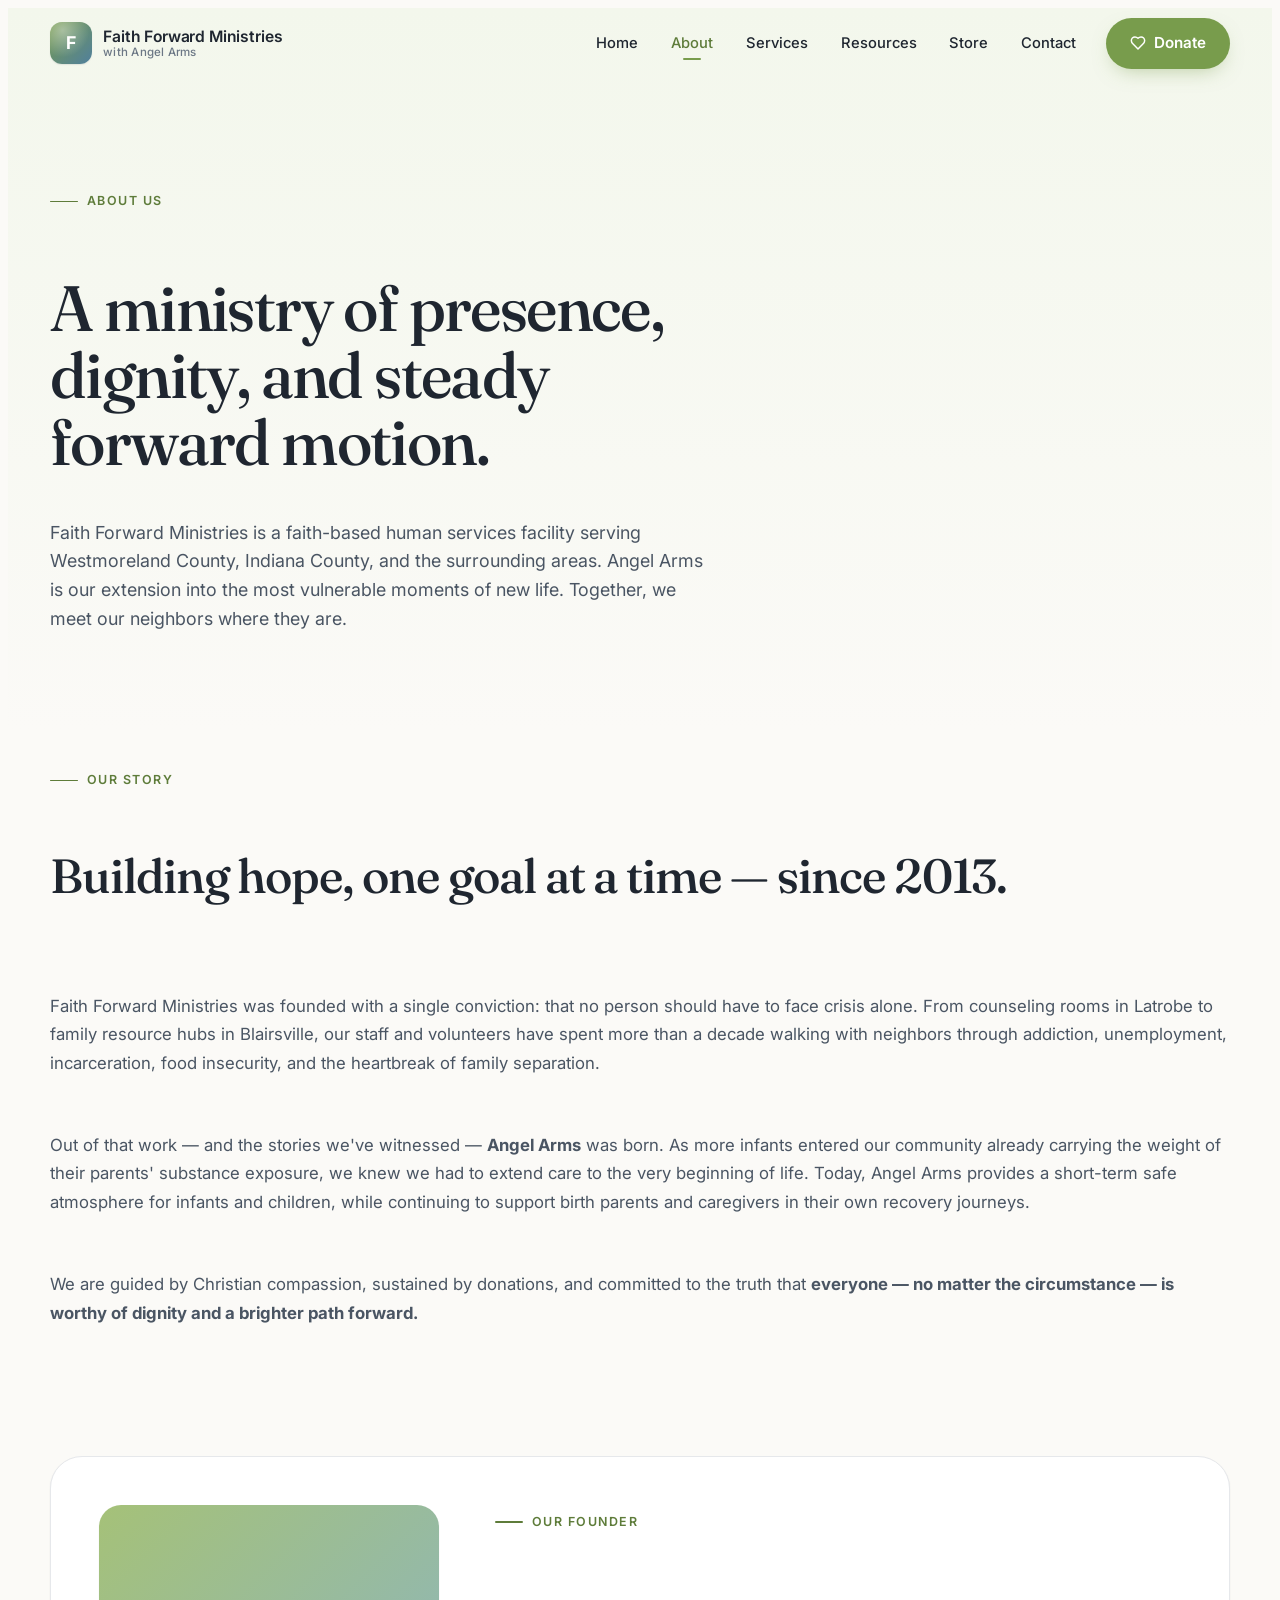
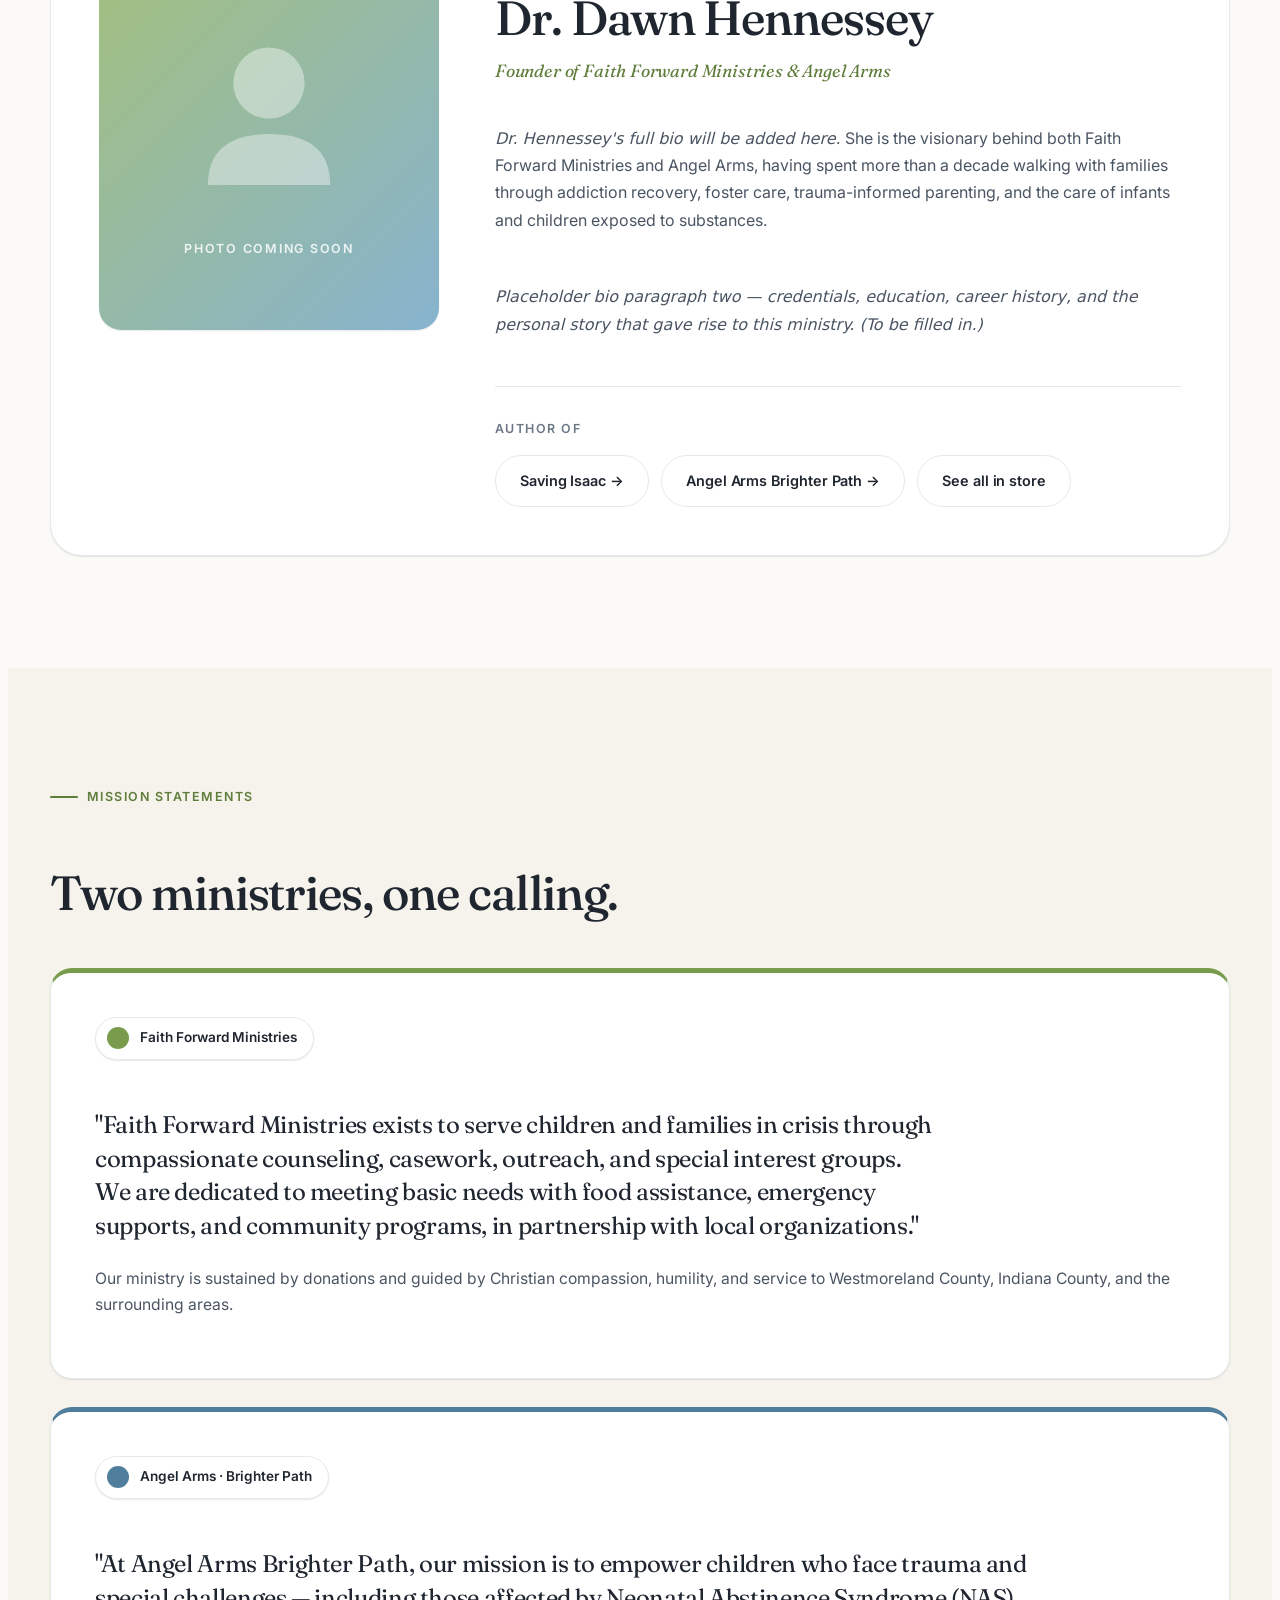
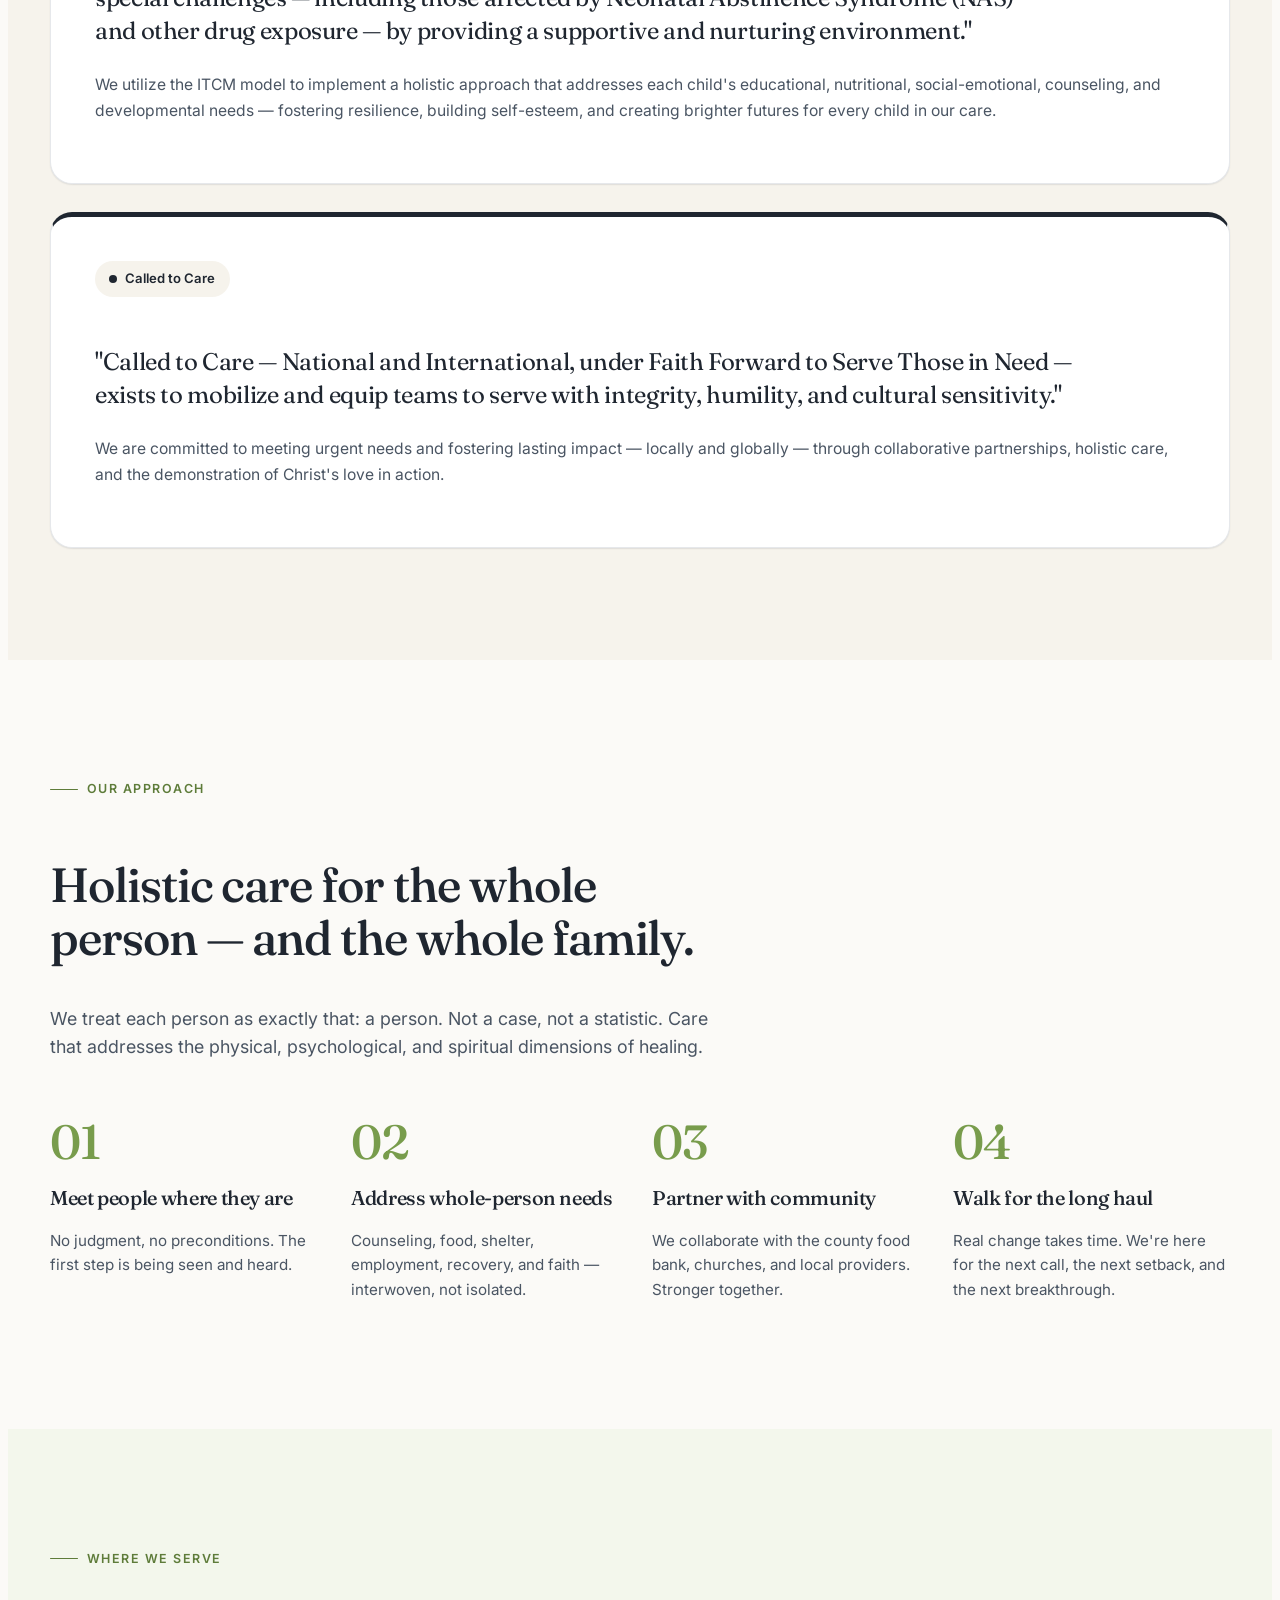
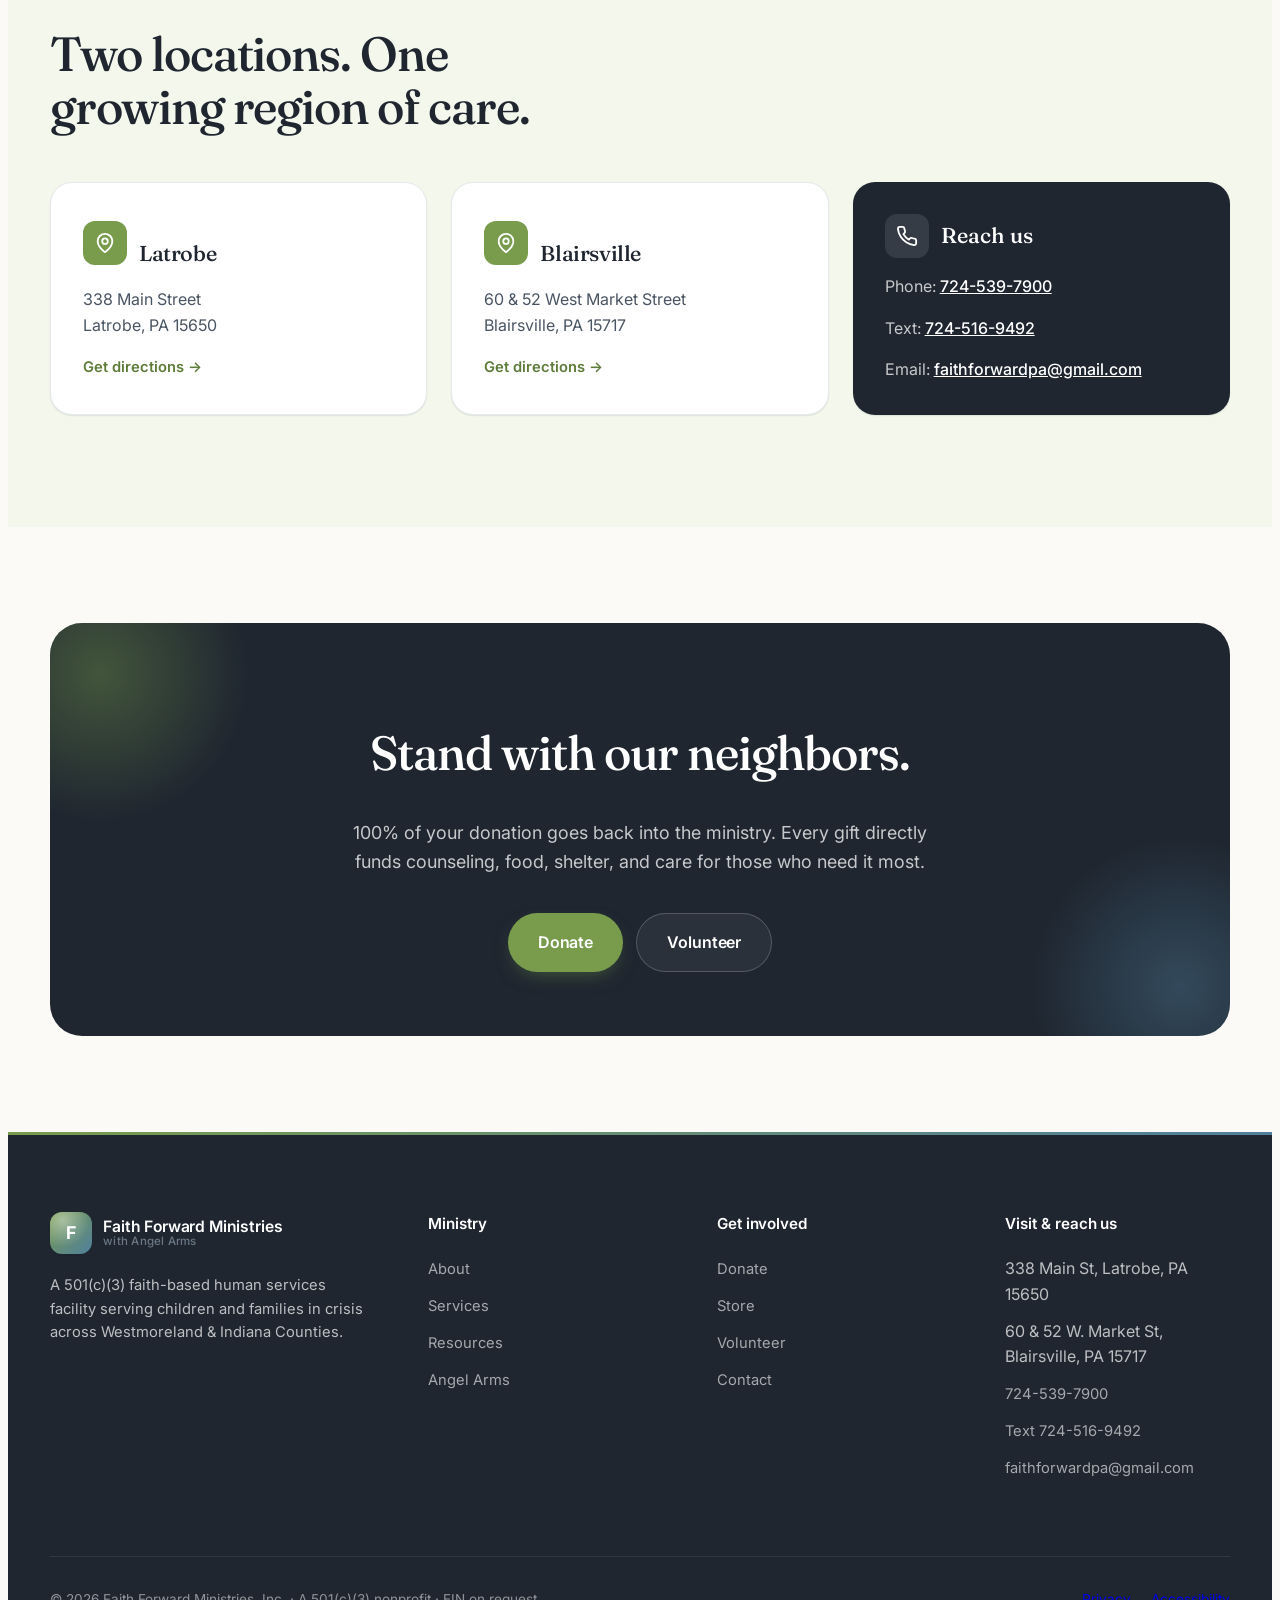
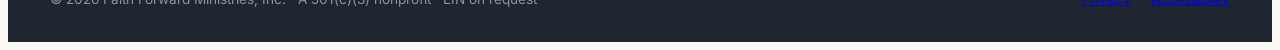
==== commit c3e3defd: "Add founder section, founder books, contact form wiring, layout fix - about.html: Dr. Dawn Hennessey" ====
--- a/about.html
+++ b/about.html
@@ -101,6 +101,117 @@
     </div>
   </section>
 
+  <!-- ============ FOUNDER ============ -->
+  <section class="section" style="padding-top: 0;">
+    <div class="container-tight">
+      <div class="founder-grid reveal">
+
+        <!-- Portrait -->
+        <div class="founder-photo">
+          <!-- TODO: Replace this placeholder with a photo of Dr. Dawn Hennessey.
+               Drop the image at assets/img/dr-dawn-hennessey.jpg and replace
+               this <div> with an <img> tag, e.g.:
+               <img src="assets/img/dr-dawn-hennessey.jpg" alt="Dr. Dawn Hennessey, founder of Faith Forward Ministries and Angel Arms" /> -->
+          <div class="founder-photo__placeholder" aria-hidden="true">
+            <svg viewBox="0 0 200 200" style="width:60%; height:60%; opacity: 0.4;">
+              <circle cx="100" cy="80" r="35" fill="white"/>
+              <path d="M40 180 Q40 130 100 130 Q160 130 160 180 Z" fill="white"/>
+            </svg>
+            <div class="founder-photo__caption">Photo coming soon</div>
+          </div>
+        </div>
+
+        <!-- Bio -->
+        <div class="founder-bio">
+          <div class="eyebrow">Our founder</div>
+          <h2 class="heading-2 text-balance" style="margin-bottom: 0.75rem;">Dr. Dawn Hennessey</h2>
+          <p style="font-family: 'Fraunces', serif; font-size: 1.1rem; color: var(--ff-primary-dark); font-style: italic; margin: 0 0 1.5rem; letter-spacing: -0.01em;">Founder of Faith Forward Ministries &amp; Angel Arms</p>
+
+          <div style="display: grid; gap: 1.1rem; color: var(--slate); font-size: 1rem; line-height: 1.7;">
+            <p>
+              <em>Dr. Hennessey's full bio will be added here.</em> She is the visionary behind both Faith Forward Ministries and Angel Arms, having spent more than a decade walking with families through addiction recovery, foster care, trauma-informed parenting, and the care of infants and children exposed to substances.
+            </p>
+            <p>
+              <em>Placeholder bio paragraph two — credentials, education, career history, and the personal story that gave rise to this ministry. (To be filled in.)</em>
+            </p>
+          </div>
+
+          <!-- Books by the founder -->
+          <div style="margin-top: 2rem; padding-top: 2rem; border-top: 1px solid var(--line);">
+            <div style="font-size: 0.78rem; font-weight: 600; text-transform: uppercase; letter-spacing: 0.12em; color: var(--slate-soft); margin-bottom: 1rem;">Author of</div>
+            <div style="display: flex; gap: 0.75rem; flex-wrap: wrap;">
+              <a href="https://a.co/d/0g3nIiIV" target="_blank" rel="noopener noreferrer" class="btn btn--ghost" style="font-size: 0.9rem;">Saving Isaac →</a>
+              <a href="https://a.co/d/0dRd12KE" target="_blank" rel="noopener noreferrer" class="btn btn--ghost" style="font-size: 0.9rem;">Angel Arms Brighter Path →</a>
+              <a href="store.html" class="btn btn--ghost" style="font-size: 0.9rem;">See all in store</a>
+            </div>
+          </div>
+        </div>
+
+      </div>
+    </div>
+
+    <style>
+      .founder-grid {
+        display: grid;
+        gap: 3rem;
+        grid-template-columns: 1fr;
+        align-items: start;
+        background: white;
+        border-radius: var(--radius-xl);
+        padding: 2.5rem;
+        border: 1px solid var(--line);
+        box-shadow: var(--shadow-sm);
+      }
+      @media (min-width: 768px) {
+        .founder-grid {
+          grid-template-columns: 280px 1fr;
+          gap: 3.5rem;
+          padding: 3rem;
+        }
+      }
+      @media (min-width: 1024px) {
+        .founder-grid {
+          grid-template-columns: 340px 1fr;
+        }
+      }
+
+      .founder-photo {
+        position: relative;
+        aspect-ratio: 4/5;
+        border-radius: var(--radius-lg);
+        overflow: hidden;
+        background: linear-gradient(135deg, var(--ff-primary-light) 0%, var(--aa-primary-light) 100%);
+        box-shadow: var(--shadow-sm);
+      }
+
+      .founder-photo img {
+        width: 100%;
+        height: 100%;
+        object-fit: cover;
+        display: block;
+      }
+
+      .founder-photo__placeholder {
+        position: absolute;
+        inset: 0;
+        display: flex;
+        flex-direction: column;
+        align-items: center;
+        justify-content: center;
+        gap: 0.5rem;
+      }
+
+      .founder-photo__caption {
+        color: white;
+        font-size: 0.78rem;
+        font-weight: 600;
+        text-transform: uppercase;
+        letter-spacing: 0.14em;
+        opacity: 0.85;
+      }
+    </style>
+  </section>
+
   <!-- ============ TWO MISSION STATEMENTS ============ -->
   <section class="section" style="background: var(--bg-warm);">
     <div class="container-tight">
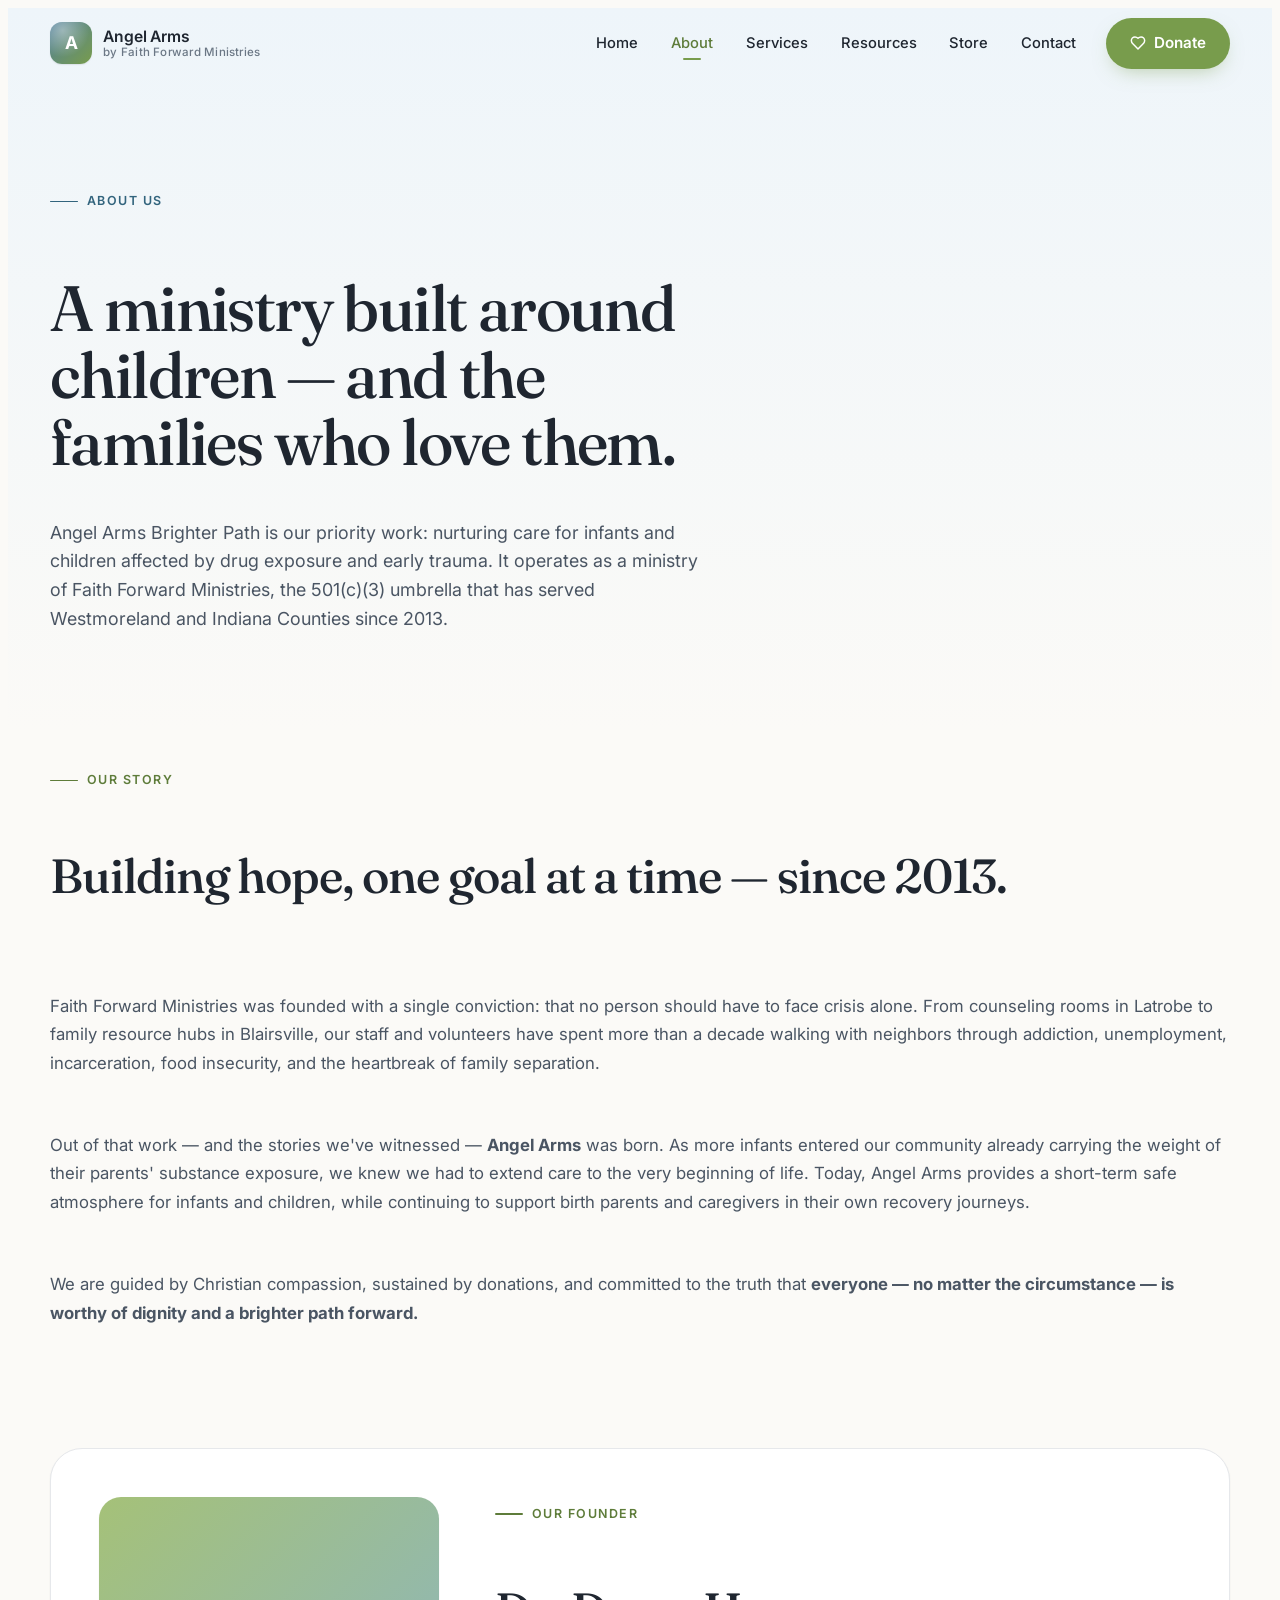
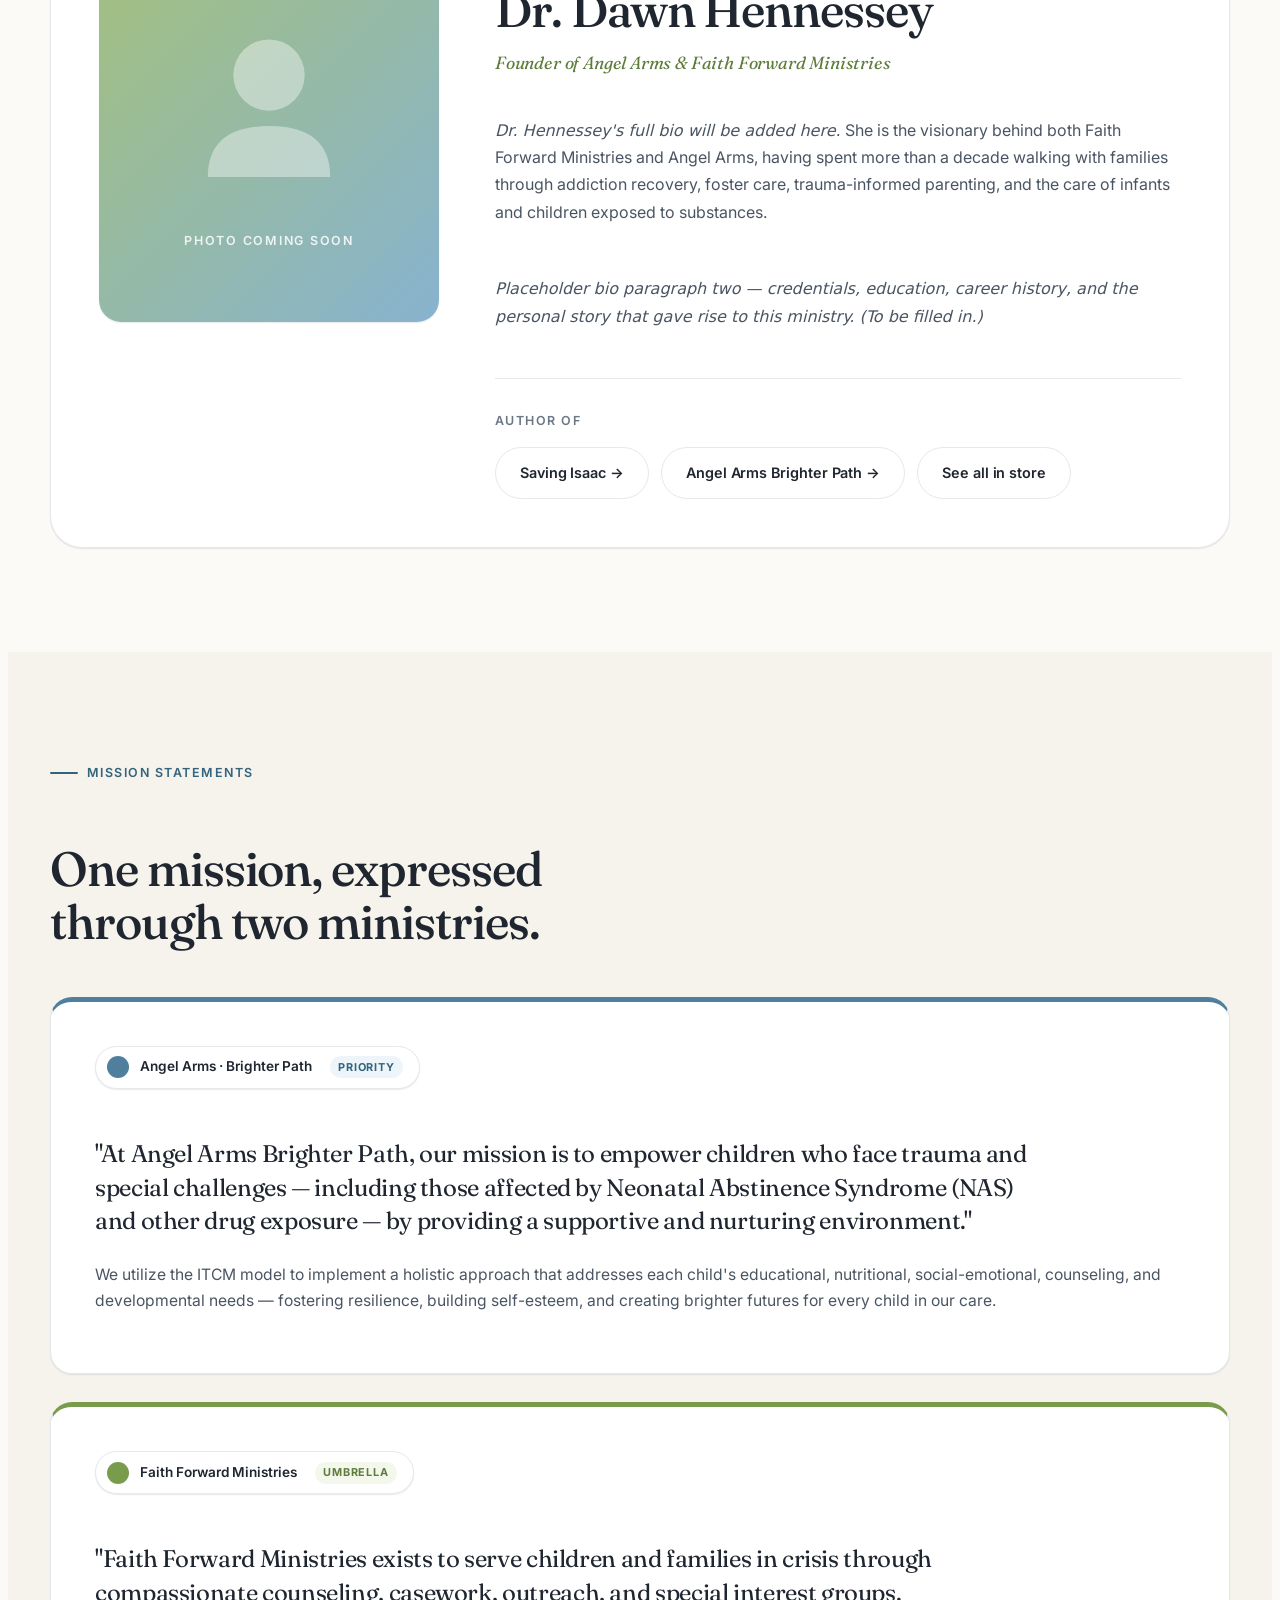
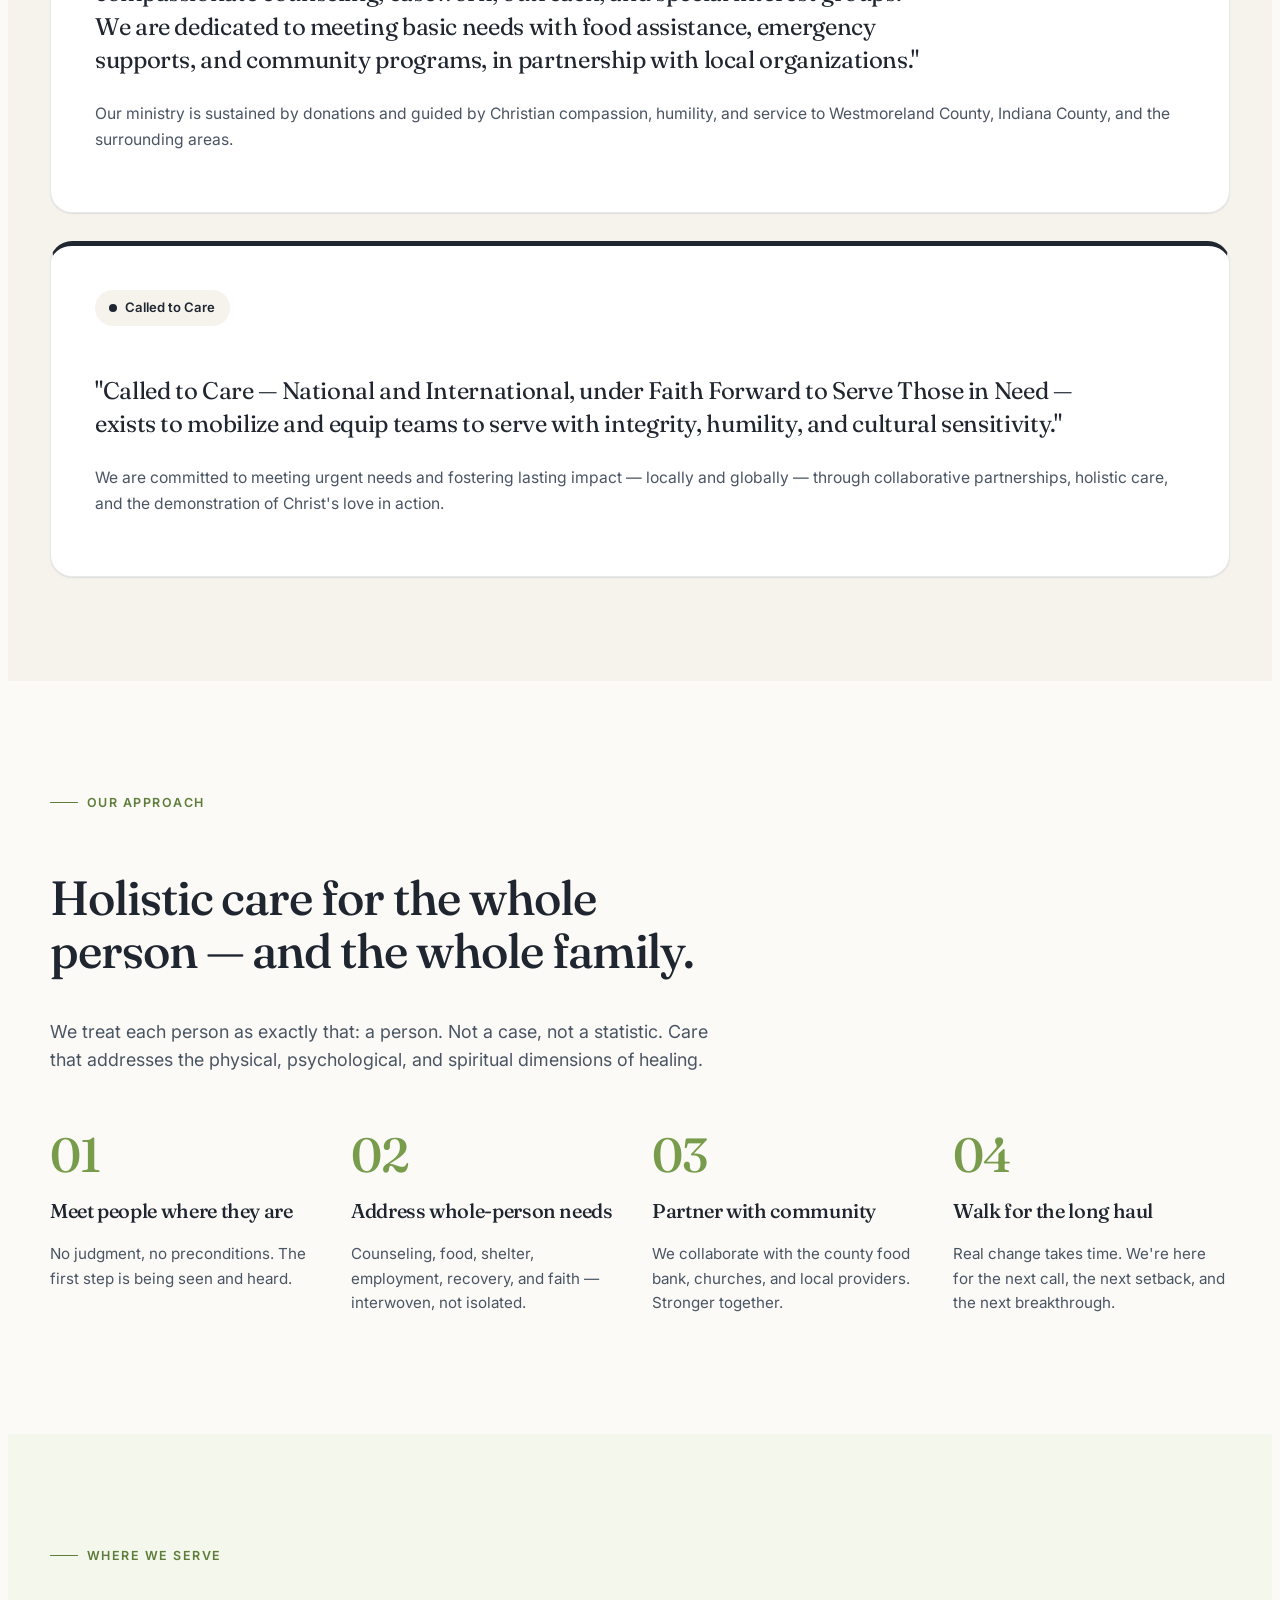
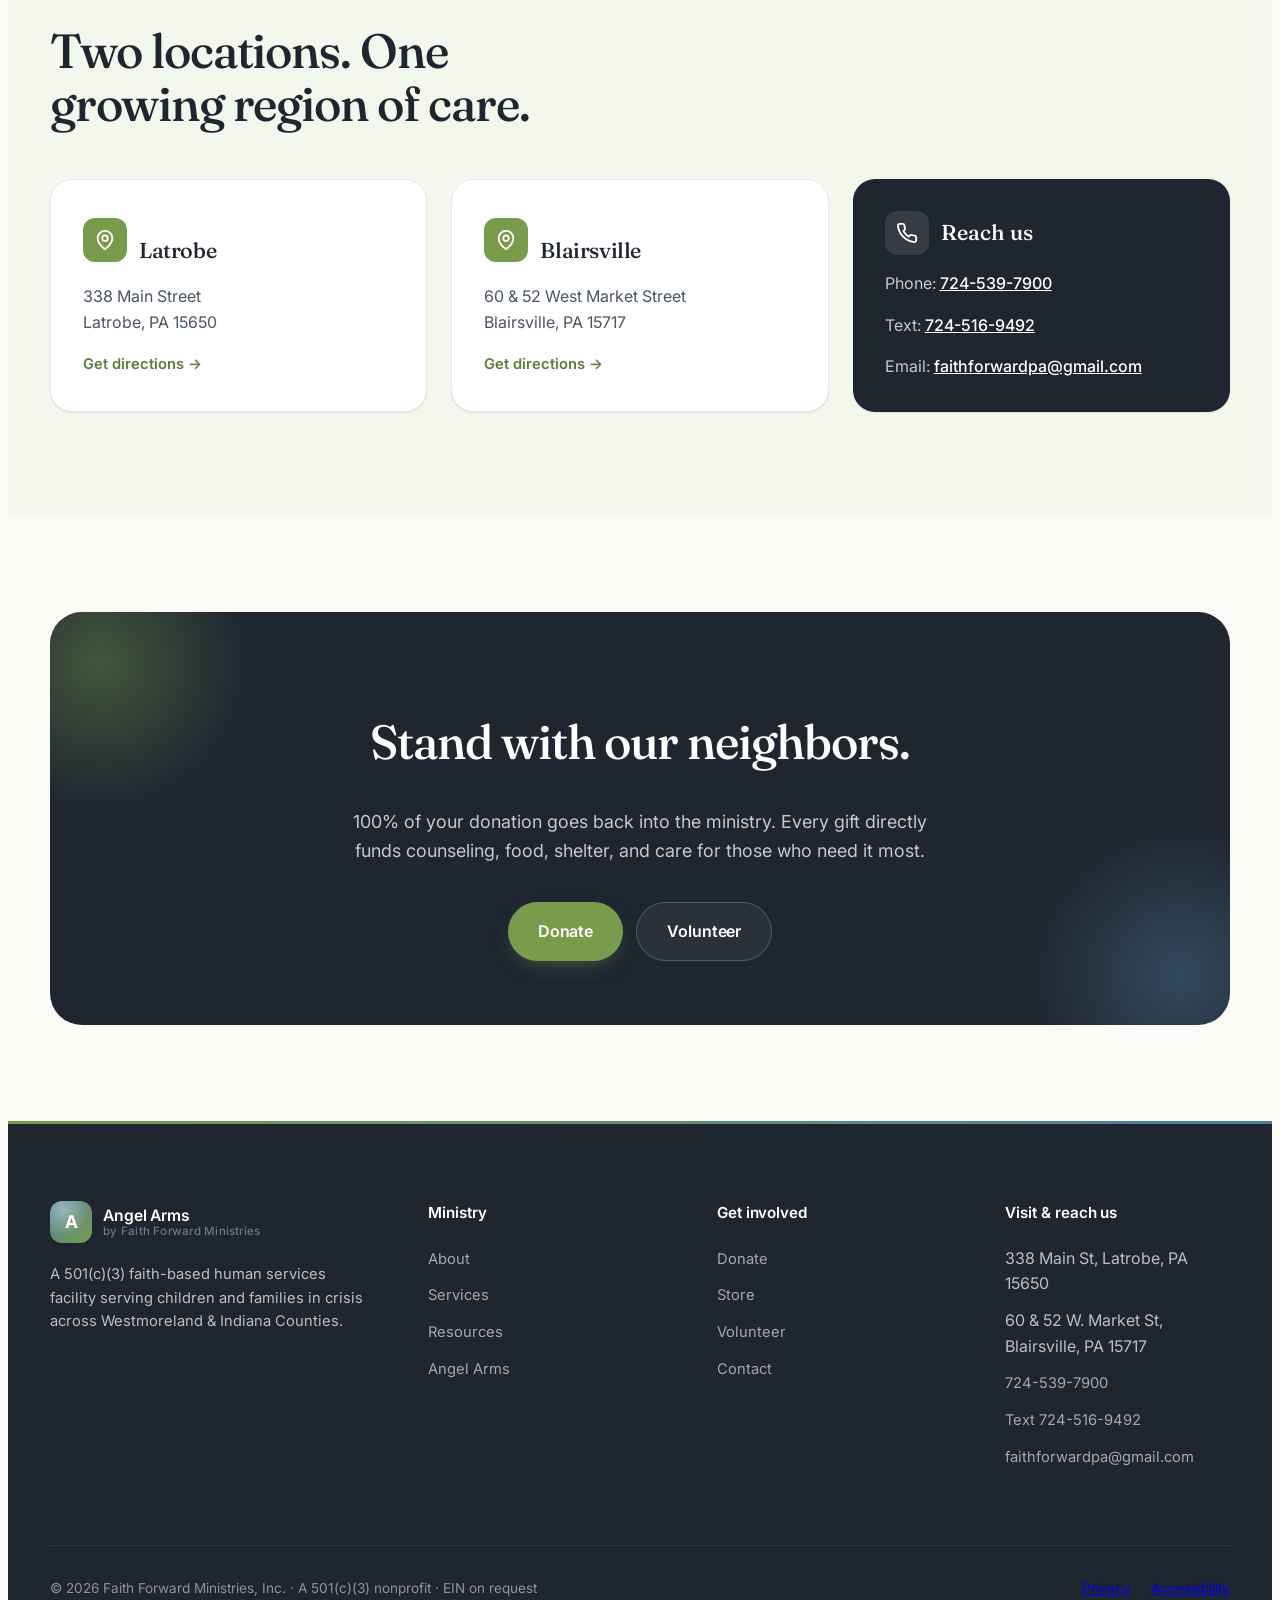
==== commit a2bfaf07: "Shift identity to Angel Arms primary; mobile spacing; Web3Forms Brand: - Nav and footer now lead wit" ====
--- a/about.html
+++ b/about.html
@@ -3,26 +3,26 @@
 <head>
   <meta charset="UTF-8" />
   <meta name="viewport" content="width=device-width, initial-scale=1.0" />
-  <title>About — Faith Forward Ministries &amp; Angel Arms</title>
+  <title>About — Angel Arms &amp; Faith Forward Ministries</title>
   <meta name="description" content="Learn the story and mission of Faith Forward Ministries and Angel Arms — a faith-based nonprofit serving Westmoreland and Indiana Counties since 2013." />
-  <meta name="theme-color" content="#789c4c" />
+  <meta name="theme-color" content="#507f9d" />
 
   <link rel="preconnect" href="https://fonts.googleapis.com" />
   <link rel="preconnect" href="https://fonts.gstatic.com" crossorigin />
   <link href="https://fonts.googleapis.com/css2?family=Fraunces:opsz,wght@9..144,400;9..144,500;9..144,600&family=Inter:wght@400;500;600;700&display=swap" rel="stylesheet" />
 
   <link rel="stylesheet" href="assets/css/styles.css" />
-  <link rel="icon" type="image/svg+xml" href="data:image/svg+xml,%3Csvg xmlns='http://www.w3.org/2000/svg' viewBox='0 0 100 100'%3E%3Crect width='100' height='100' rx='22' fill='url(%23g)'/%3E%3Cdefs%3E%3ClinearGradient id='g' x1='0' y1='0' x2='100' y2='100'%3E%3Cstop stop-color='%23789c4c'/%3E%3Cstop offset='1' stop-color='%23507f9d'/%3E%3C/linearGradient%3E%3C/defs%3E%3Ctext x='50' y='66' text-anchor='middle' font-family='Georgia' font-size='52' font-weight='600' fill='white'%3EF%3C/text%3E%3C/svg%3E" />
+  <link rel="icon" type="image/svg+xml" href="data:image/svg+xml,%3Csvg xmlns='http://www.w3.org/2000/svg' viewBox='0 0 100 100'%3E%3Crect width='100' height='100' rx='22' fill='url(%23g)'/%3E%3Cdefs%3E%3ClinearGradient id='g' x1='0' y1='0' x2='100' y2='100'%3E%3Cstop stop-color='%23507f9d'/%3E%3Cstop offset='1' stop-color='%23789c4c'/%3E%3C/linearGradient%3E%3C/defs%3E%3Ctext x='50' y='66' text-anchor='middle' font-family='Georgia' font-size='52' font-weight='600' fill='white'%3EA%3C/text%3E%3C/svg%3E" />
 </head>
 <body>
 
   <nav class="site-nav" aria-label="Primary">
     <div class="container-tight site-nav__inner">
       <a href="index.html" class="site-nav__brand">
-        <div class="site-nav__brand-mark" aria-hidden="true">F</div>
+        <div class="site-nav__brand-mark" aria-hidden="true">A</div>
         <div class="site-nav__brand-text">
-          <span class="site-nav__brand-name">Faith Forward Ministries</span>
-          <span class="site-nav__brand-sub">with Angel Arms</span>
+          <span class="site-nav__brand-name">Angel Arms</span>
+          <span class="site-nav__brand-sub">by Faith Forward Ministries</span>
         </div>
       </a>
       <div class="site-nav__menu">
@@ -57,13 +57,13 @@
   </div>
 
   <!-- ============ PAGE HEADER ============ -->
-  <header class="page-header page-header--ff">
+  <header class="page-header page-header--aa">
     <div class="container-tight">
       <div class="reveal" style="max-width: 760px;">
-        <div class="eyebrow">About us</div>
-        <h1 class="heading-1 text-balance">A ministry of presence, dignity, and steady forward motion.</h1>
+        <div class="eyebrow eyebrow--aa">About us</div>
+        <h1 class="heading-1 text-balance">A ministry built around children — and the families who love them.</h1>
         <p class="lede" style="margin-top: 1.5rem;">
-          Faith Forward Ministries is a faith-based human services facility serving Westmoreland County, Indiana County, and the surrounding areas. Angel Arms is our extension into the most vulnerable moments of new life. Together, we meet our neighbors where they are.
+          Angel Arms Brighter Path is our priority work: nurturing care for infants and children affected by drug exposure and early trauma. It operates as a ministry of Faith Forward Ministries, the 501(c)(3) umbrella that has served Westmoreland and Indiana Counties since 2013.
         </p>
       </div>
     </div>
@@ -125,7 +125,7 @@
         <div class="founder-bio">
           <div class="eyebrow">Our founder</div>
           <h2 class="heading-2 text-balance" style="margin-bottom: 0.75rem;">Dr. Dawn Hennessey</h2>
-          <p style="font-family: 'Fraunces', serif; font-size: 1.1rem; color: var(--ff-primary-dark); font-style: italic; margin: 0 0 1.5rem; letter-spacing: -0.01em;">Founder of Faith Forward Ministries &amp; Angel Arms</p>
+          <p style="font-family: 'Fraunces', serif; font-size: 1.1rem; color: var(--ff-primary-dark); font-style: italic; margin: 0 0 1.5rem; letter-spacing: -0.01em;">Founder of Angel Arms &amp; Faith Forward Ministries</p>
 
           <div style="display: grid; gap: 1.1rem; color: var(--slate); font-size: 1rem; line-height: 1.7;">
             <p>
@@ -216,35 +216,37 @@
   <section class="section" style="background: var(--bg-warm);">
     <div class="container-tight">
       <div class="reveal" style="margin-bottom: 3rem; max-width: 720px;">
-        <div class="eyebrow">Mission statements</div>
-        <h2 class="heading-2 text-balance">Two ministries, one calling.</h2>
+        <div class="eyebrow eyebrow--aa">Mission statements</div>
+        <h2 class="heading-2 text-balance">One mission, expressed through two ministries.</h2>
       </div>
 
       <div style="display: grid; gap: 1.75rem; grid-template-columns: 1fr;" class="reveal-stagger">
+
+        <article class="card" style="padding: 2.75rem; border-top: 5px solid var(--aa-primary);">
+          <div class="lockup" style="margin-bottom: 1.5rem;">
+            <span class="lockup__dot lockup__dot--aa"></span>
+            Angel Arms · Brighter Path
+            <span style="margin-left: 0.4rem; font-size: 0.68rem; padding: 0.15rem 0.5rem; border-radius: 999px; background: var(--aa-primary-tint); color: var(--aa-primary-dark); text-transform: uppercase; letter-spacing: 0.08em; font-weight: 700;">Priority</span>
+          </div>
+          <p class="quote" style="font-size: 1.5rem; line-height: 1.4;">
+            "At Angel Arms Brighter Path, our mission is to empower children who face trauma and special challenges — including those affected by Neonatal Abstinence Syndrome (NAS) and other drug exposure — by providing a supportive and nurturing environment."
+          </p>
+          <p style="margin-top: 1.5rem; color: var(--slate); font-size: 0.98rem; line-height: 1.65;">
+            We utilize the ITCM model to implement a holistic approach that addresses each child's educational, nutritional, social-emotional, counseling, and developmental needs — fostering resilience, building self-esteem, and creating brighter futures for every child in our care.
+          </p>
+        </article>
 
         <article class="card" style="padding: 2.75rem; border-top: 5px solid var(--ff-primary);">
           <div class="lockup" style="margin-bottom: 1.5rem;">
             <span class="lockup__dot lockup__dot--ff"></span>
             Faith Forward Ministries
+            <span style="margin-left: 0.4rem; font-size: 0.68rem; padding: 0.15rem 0.5rem; border-radius: 999px; background: var(--ff-primary-tint); color: var(--ff-primary-dark); text-transform: uppercase; letter-spacing: 0.08em; font-weight: 700;">Umbrella</span>
           </div>
           <p class="quote" style="font-size: 1.5rem; line-height: 1.4;">
             "Faith Forward Ministries exists to serve children and families in crisis through compassionate counseling, casework, outreach, and special interest groups. We are dedicated to meeting basic needs with food assistance, emergency supports, and community programs, in partnership with local organizations."
           </p>
           <p style="margin-top: 1.5rem; color: var(--slate); font-size: 0.98rem; line-height: 1.65;">
             Our ministry is sustained by donations and guided by Christian compassion, humility, and service to Westmoreland County, Indiana County, and the surrounding areas.
-          </p>
-        </article>
-
-        <article class="card" style="padding: 2.75rem; border-top: 5px solid var(--aa-primary);">
-          <div class="lockup" style="margin-bottom: 1.5rem;">
-            <span class="lockup__dot lockup__dot--aa"></span>
-            Angel Arms · Brighter Path
-          </div>
-          <p class="quote" style="font-size: 1.5rem; line-height: 1.4;">
-            "At Angel Arms Brighter Path, our mission is to empower children who face trauma and special challenges — including those affected by Neonatal Abstinence Syndrome (NAS) and other drug exposure — by providing a supportive and nurturing environment."
-          </p>
-          <p style="margin-top: 1.5rem; color: var(--slate); font-size: 0.98rem; line-height: 1.65;">
-            We utilize the ITCM model to implement a holistic approach that addresses each child's educational, nutritional, social-emotional, counseling, and developmental needs — fostering resilience, building self-esteem, and creating brighter futures for every child in our care.
           </p>
         </article>
 
@@ -350,7 +352,7 @@
   </section>
 
   <!-- ============ CTA ============ -->
-  <section class="section" style="padding-block: 6rem;">
+  <section class="section section--cta">
     <div class="container-tight">
       <div class="reveal" style="background: var(--charcoal); color: white; border-radius: var(--radius-xl); padding: 4rem 2.5rem; text-align: center; position: relative; overflow: hidden;">
         <div style="position: absolute; top: -100px; left: -100px; width: 300px; height: 300px; border-radius: 50%; background: radial-gradient(circle, rgba(120,156,76,0.4), transparent 70%); pointer-events: none;"></div>
@@ -375,10 +377,10 @@
       <div class="site-footer__grid">
         <div>
           <a href="index.html" class="site-nav__brand" style="color: white;">
-            <div class="site-nav__brand-mark" aria-hidden="true">F</div>
+            <div class="site-nav__brand-mark" aria-hidden="true">A</div>
             <div class="site-nav__brand-text">
-              <span class="site-nav__brand-name" style="color: white;">Faith Forward Ministries</span>
-              <span class="site-nav__brand-sub">with Angel Arms</span>
+              <span class="site-nav__brand-name" style="color: white;">Angel Arms</span>
+              <span class="site-nav__brand-sub">by Faith Forward Ministries</span>
             </div>
           </a>
           <p style="margin-top: 1.25rem; font-size: 0.92rem; line-height: 1.6; max-width: 36ch;">
--- a/assets/css/styles.css
+++ b/assets/css/styles.css
@@ -111,7 +111,7 @@
   width: 42px;
   height: 42px;
   border-radius: 12px;
-  background: linear-gradient(135deg, var(--ff-primary) 0%, var(--aa-primary) 100%);
+  background: linear-gradient(135deg, var(--aa-primary) 0%, var(--ff-primary) 100%);
   display: grid;
   place-items: center;
   color: white;
@@ -317,12 +317,25 @@
 
 /* ---- Section primitives ---- */
 .section {
-  padding-block: 5rem;
-}
-
-@media (min-width: 768px) {
-  .section { padding-block: 7rem; }
-}
+  padding-block: 3.25rem;
+}
+
+@media (min-width: 640px) {
+  .section { padding-block: 4.5rem; }
+}
+
+@media (min-width: 1024px) {
+  .section { padding-block: 6.5rem; }
+}
+
+/* Variants for sections that need a slightly different rhythm */
+.section--snug { padding-block: 2.75rem; }
+@media (min-width: 640px) { .section--snug { padding-block: 3.75rem; } }
+@media (min-width: 1024px) { .section--snug { padding-block: 5rem; } }
+
+.section--cta { padding-block: 3rem; }
+@media (min-width: 640px) { .section--cta { padding-block: 4.5rem; } }
+@media (min-width: 1024px) { .section--cta { padding-block: 6rem; } }
 
 .eyebrow {
   display: inline-flex;
@@ -385,7 +398,7 @@
 /* ---- Hero ---- */
 .hero {
   position: relative;
-  padding: 10rem 0 5rem;
+  padding: 7rem 0 3rem;
   overflow: hidden;
 }
 
@@ -685,12 +698,16 @@
 
 /* ---- Page header (interior pages) ---- */
 .page-header {
-  padding: 9rem 0 4rem;
+  padding: 6.5rem 0 2.5rem;
   position: relative;
   overflow: hidden;
 }
 
 @media (min-width: 768px) {
+  .page-header { padding: 9.5rem 0 4rem; }
+}
+
+@media (min-width: 1024px) {
   .page-header { padding: 11rem 0 5rem; }
 }
 
